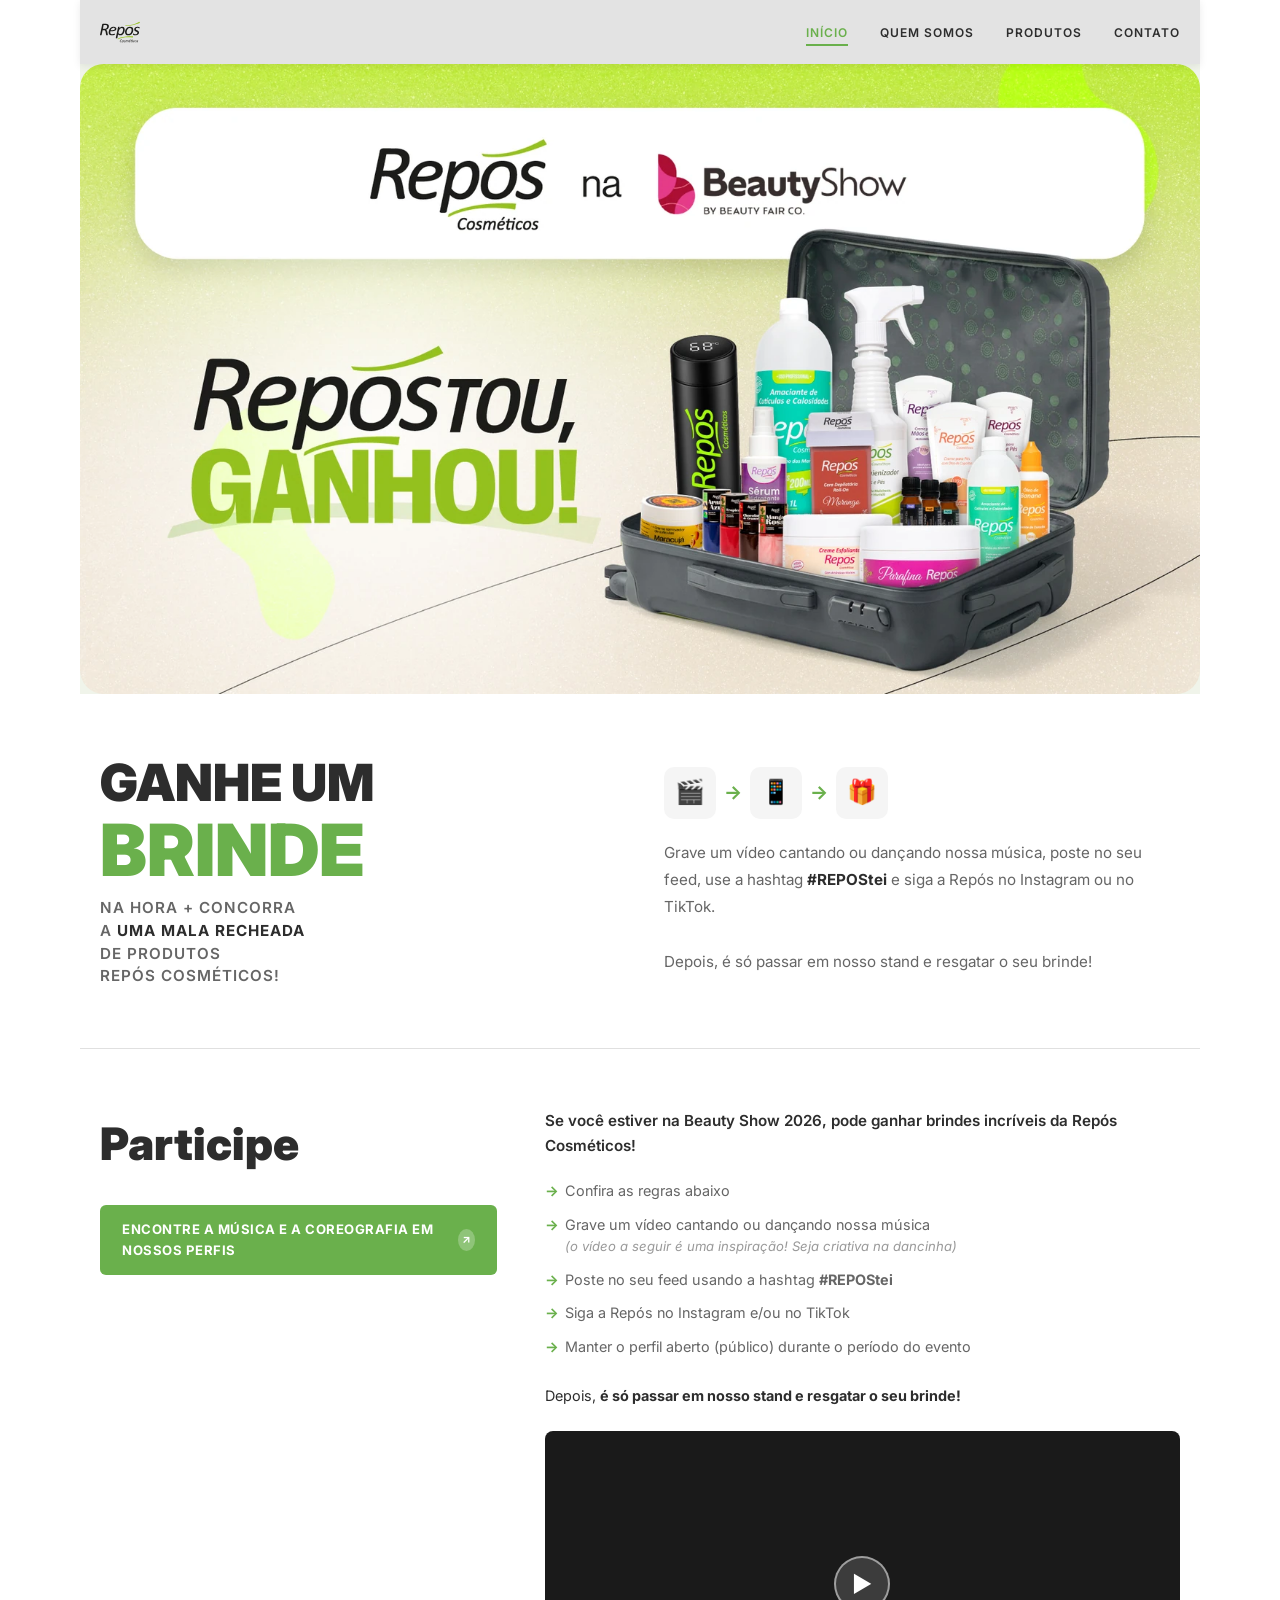
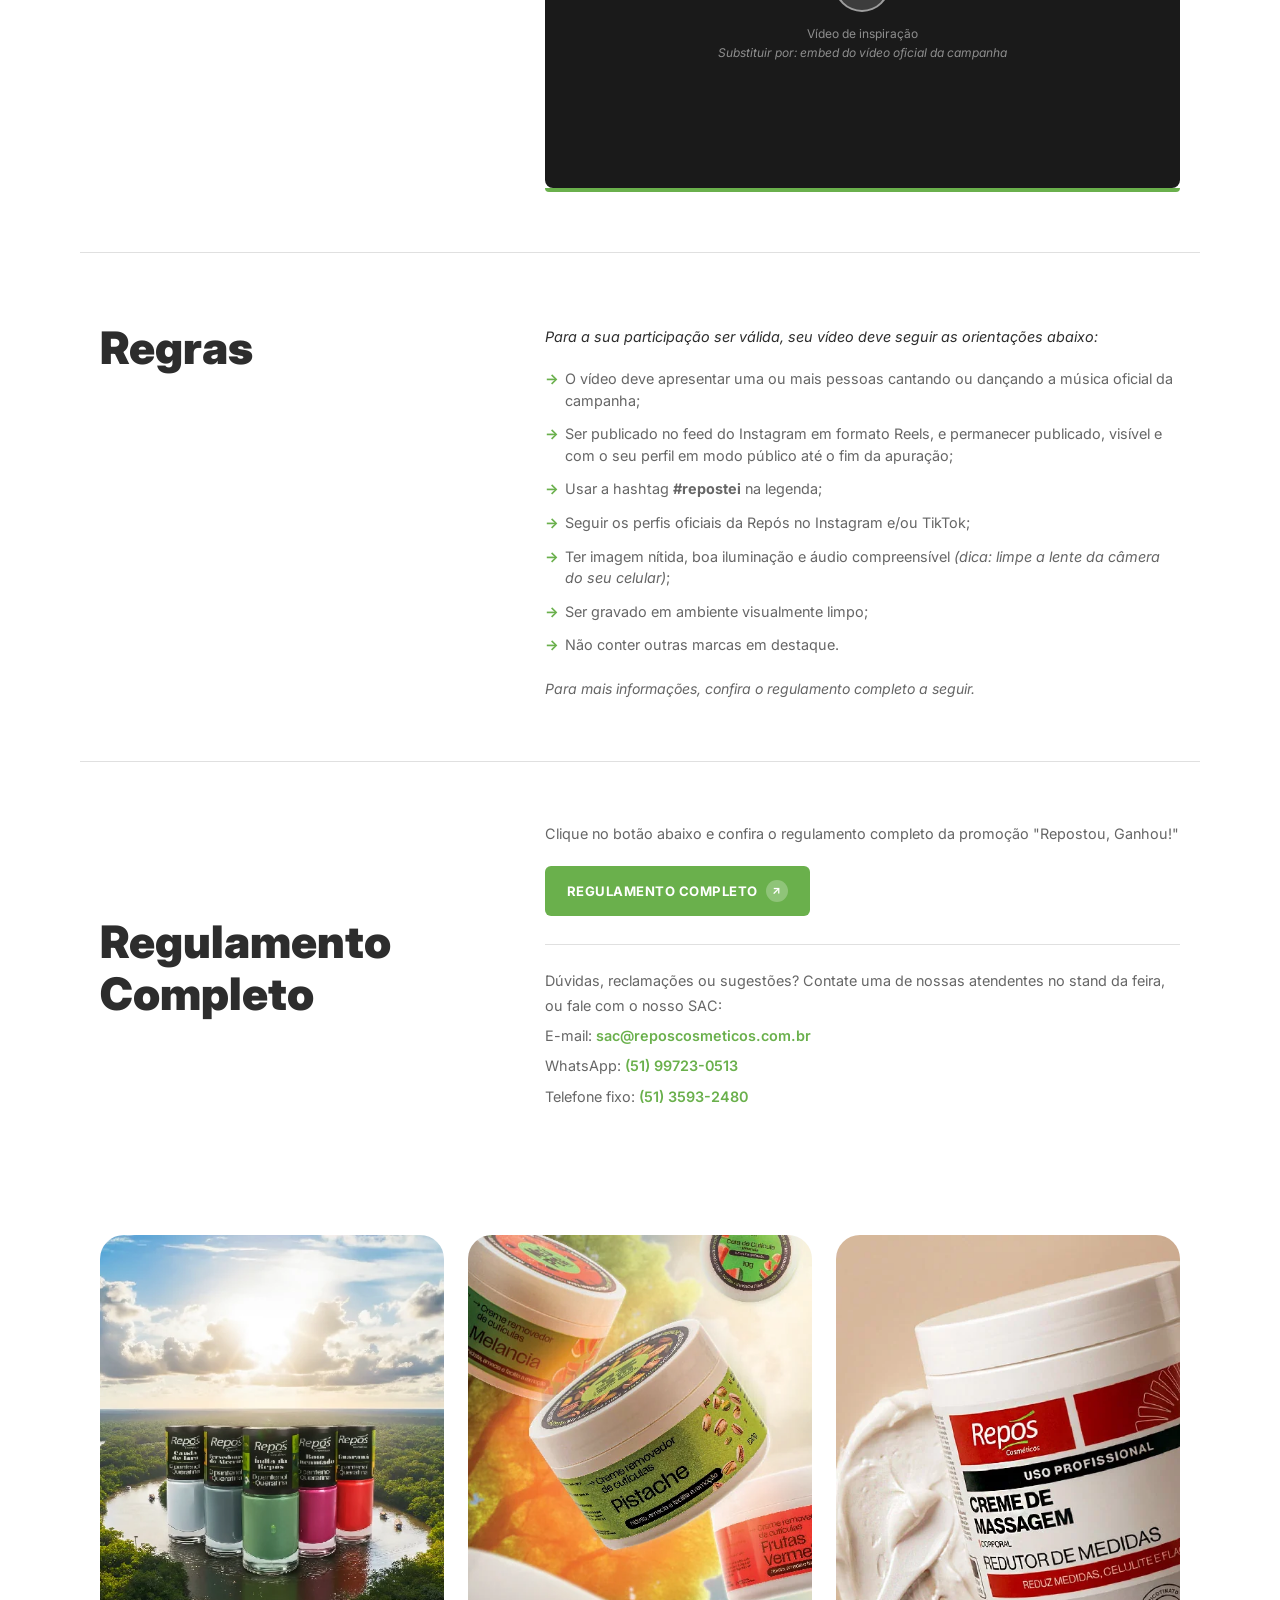
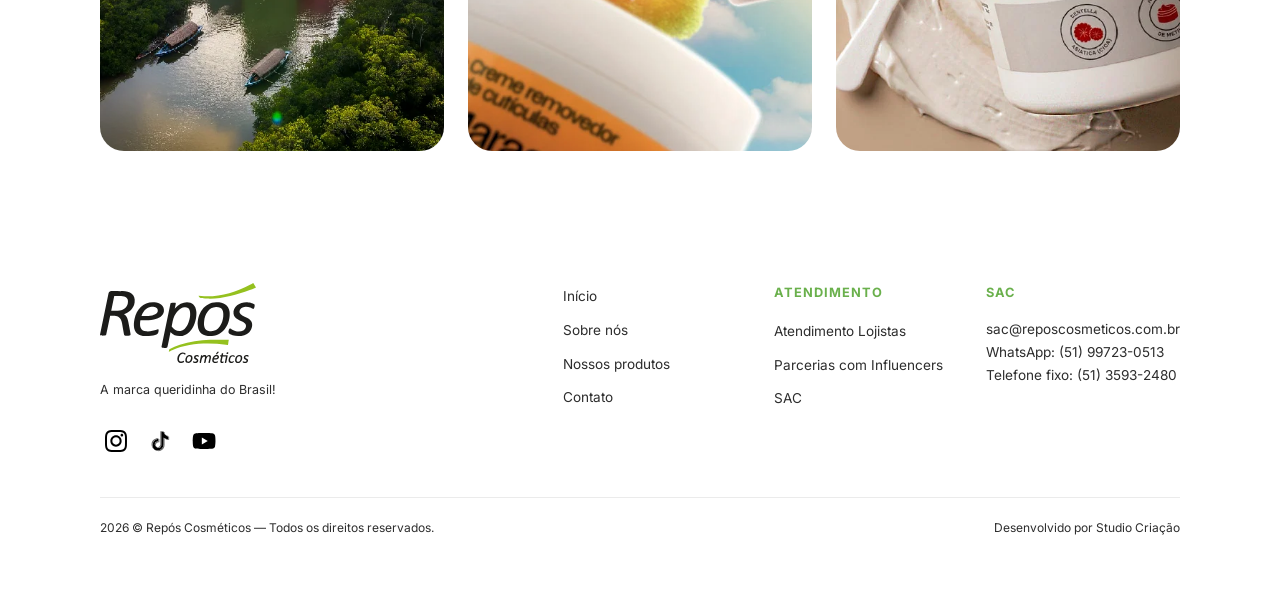
==== index.html @ 60ac812d "Rename index" ====
<!DOCTYPE html>
<html lang="pt-BR">
<head>
  <meta charset="UTF-8" />
  <meta name="viewport" content="width=device-width, initial-scale=1.0" />
  <title>Repostou, Ganhou! — Repós Cosméticos na Beauty Show 2026</title>
  <meta name="description" content="Participe da promoção Repostou, Ganhou! da Repós Cosméticos na Beauty Show 2026 e concorra a uma mala recheada de produtos." />

  <!-- CSS Global (menu + rodapé) -->
  <link rel="stylesheet" href="global - claude.css" />

  <style>
    /* ══════════════════════════════════════════
       CSS ESPECÍFICO DESTA LANDING PAGE
       ══════════════════════════════════════════ */

    /* ─── HERO / BANNER ─── */
    .hero {
      background: #f0f4ea; /* fallback enquanto imagem não carrega */
      min-height: 420px;
      display: flex;
      align-items: center;
      justify-content: center;
      overflow: hidden;
      position: relative;
    }

    .hero img {
      width: 100%;
      height: auto;
      display: block;
      border-radius: 24px;
      object-fit: cover;
    }

    .hero-img-placeholder {
      width: 100%;
      min-height: 420px;
      background: linear-gradient(135deg, #e8f0e0 0%, #d4e8c2 100%);
      display: flex;
      flex-direction: column;
      align-items: center;
      justify-content: center;
      gap: 12px;
      color: #6ab04c;
      font-family: 'Montserrat', sans-serif;
    }

    .hero-img-placeholder p {
      font-size: 0.85rem;
      font-weight: 600;
      letter-spacing: 0.5px;
      text-align: center;
    }

    /* ─── SEÇÃO: GANHE UM BRINDE ─── */
    .sec-brinde {
      padding: 60px 20px;
      background: var(--branco);
    }

    .sec-brinde .container {
      max-width: 1100px;
      margin: 0 auto;
      display: grid;
      grid-template-columns: 1fr 1fr;
      gap: 48px;
      align-items: center;
    }

    /* Coluna esquerda — texto principal */
    .brinde-titulo {
      font-family: var(--fonte-titulo);
      font-weight: 900;
      line-height: 1.1;
      text-transform: uppercase;
    }

    .brinde-titulo .ganhe {
      font-size: clamp(2rem, 5vw, 3.2rem);
      color: var(--cinza-escuro);
      display: block;
    }

    .brinde-titulo .brinde {
      font-size: clamp(2.8rem, 7vw, 4.5rem);
      color: var(--verde);
      display: block;
    }

    .brinde-subtitulo {
      font-family: var(--fonte-titulo);
      font-size: clamp(0.75rem, 2vw, 0.95rem);
      font-weight: 600;
      color: var(--cinza-medio);
      text-transform: uppercase;
      letter-spacing: 1px;
      margin-top: 8px;
      line-height: 1.5;
    }

    .brinde-subtitulo strong {
      color: var(--cinza-escuro);
    }

    /* Coluna direita — ícones + texto */
    .brinde-direita {}

    /* Linha de ícones (câmera → instagram → brinde) */
    .icones-fluxo {
      display: flex;
      align-items: center;
      gap: 8px;
      margin-bottom: 20px;
      flex-wrap: wrap;
    }

    .icone-item {
      width: 52px;
      height: 52px;
      background: var(--cinza-claro);
      border-radius: 10px;
      display: flex;
      align-items: center;
      justify-content: center;
      font-size: 1.5rem;
    }

    .icone-seta {
      font-size: 1.2rem;
      color: var(--verde);
      font-weight: 700;
    }

    .brinde-desc {
      font-size: 0.95rem;
      color: var(--cinza-medio);
      line-height: 1.8;
    }

    .brinde-desc strong {
      color: var(--cinza-escuro);
      font-weight: 700;
    }

    /* ─── DIVISOR ─── */
    .divisor {
      border: none;
      border-top: 1px solid #e0e0e0;
      margin: 0;
    }

    /* ─── SEÇÃO: PARTICIPE ─── */
    .sec-participe {
      padding: 60px 20px;
      background: var(--branco);
    }

    .sec-participe .container {
      max-width: 1100px;
      margin: 0 auto;
      display: grid;
      grid-template-columns: 1fr 1.6fr;
      gap: 48px;
      align-items: start;
    }

    /* Coluna esquerda */
    .participe-esq h2 {
      font-family: var(--fonte-titulo);
      font-weight: 900;
      font-size: clamp(1.8rem, 4vw, 2.8rem);
      color: var(--cinza-escuro);
      margin-bottom: 24px;
    }

    .btn-verde {
      display: inline-flex;
      align-items: center;
      gap: 8px;
      background: var(--verde);
      color: var(--branco);
      font-family: var(--fonte-titulo);
      font-weight: 700;
      font-size: 0.82rem;
      letter-spacing: 0.5px;
      text-transform: uppercase;
      padding: 14px 22px;
      border-radius: 6px;
      transition: background 0.2s, transform 0.15s;
    }

    .btn-verde:hover {
      background: var(--verde-escuro);
      transform: translateY(-1px);
    }

    .btn-verde .btn-icone {
      width: 22px;
      height: 22px;
      background: rgba(255,255,255,0.25);
      border-radius: 50%;
      display: flex;
      align-items: center;
      justify-content: center;
      font-size: 0.7rem;
    }

    /* Coluna direita — instruções */
    .participe-dir p.intro {
      font-size: 0.95rem;
      color: var(--cinza-escuro);
      font-weight: 600;
      margin-bottom: 16px;
    }

    .lista-seta {
      list-style: none;
      margin-bottom: 20px;
    }

    .lista-seta li {
      padding: 6px 0 6px 20px;
      position: relative;
      font-size: 0.9rem;
      color: var(--cinza-medio);
      line-height: 1.5;
    }

    .lista-seta li::before {
      content: '→';
      position: absolute;
      left: 0;
      color: var(--verde);
      font-weight: 700;
    }

    .participe-dir p.conclusao {
      font-size: 0.9rem;
      color: var(--cinza-escuro);
      margin-top: 8px;
    }

    .participe-dir p.conclusao strong {
      font-weight: 700;
    }

    /* Player de vídeo placeholder */
    .video-placeholder {
      margin-top: 24px;
      background: #1a1a1a;
      border-radius: 8px;
      aspect-ratio: 16/9;
      display: flex;
      flex-direction: column;
      align-items: center;
      justify-content: center;
      gap: 12px;
      cursor: pointer;
      position: relative;
      overflow: hidden;
    }

    .video-placeholder .play-btn {
      width: 56px;
      height: 56px;
      background: rgba(255,255,255,0.15);
      border: 2px solid rgba(255,255,255,0.5);
      border-radius: 50%;
      display: flex;
      align-items: center;
      justify-content: center;
      font-size: 1.4rem;
      color: var(--branco);
      transition: background 0.2s;
    }

    .video-placeholder:hover .play-btn {
      background: rgba(106,176,76,0.5);
      border-color: var(--verde);
    }

    .video-placeholder p {
      color: rgba(255,255,255,0.5);
      font-size: 0.75rem;
      text-align: center;
    }

    /* Barra verde embaixo do vídeo */
    .video-barra {
      height: 4px;
      background: var(--verde);
      border-radius: 0 0 8px 8px;
    }

    /* ─── SEÇÃO: REGRAS ─── */
    .sec-regras {
      padding: 60px 20px;
      background: var(--branco);
    }

    .sec-regras .container {
      max-width: 1100px;
      margin: 0 auto;
      display: grid;
      grid-template-columns: 1fr 1.6fr;
      gap: 48px;
      align-items: start;
    }

    .sec-regras h2 {
      font-family: var(--fonte-titulo);
      font-weight: 900;
      font-size: clamp(1.8rem, 4vw, 2.8rem);
      color: var(--cinza-escuro);
    }

    .regras-dir .lista-seta {
      margin-bottom: 16px;
    }

    .regras-dir p {
      font-size: 0.88rem;
      color: var(--cinza-medio);
      margin-top: 12px;
      font-style: italic;
    }

    /* ─── SEÇÃO: REGULAMENTO COMPLETO ─── */
    .sec-regulamento {
      padding: 60px 20px;
      background: var(--branco);
    }

    .sec-regulamento .container {
      max-width: 1100px;
      margin: 0 auto;
      display: grid;
      grid-template-columns: 1fr 1.6fr;
      gap: 48px;
      align-items: center;
    }

    .sec-regulamento h2 {
      font-family: var(--fonte-titulo);
      font-weight: 900;
      font-size: clamp(1.8rem, 4vw, 2.8rem);
      color: var(--cinza-escuro);
      line-height: 1.15;
    }

    .regulamento-dir p {
      font-size: 0.9rem;
      color: var(--cinza-medio);
      margin-bottom: 20px;
      line-height: 1.7;
    }

    .regulamento-dir .contato-box {
      margin-top: 28px;
      padding-top: 24px;
      border-top: 1px solid #e0e0e0;
    }

    .regulamento-dir .contato-box p {
      margin-bottom: 6px;
    }

    .regulamento-dir .contato-box a {
      color: var(--verde);
      font-weight: 600;
    }

    /* ─── GALERIA DE FOTOS ─── */
    .sec-galeria {
      width: 100%;
      padding: 60px 20px;
      margin: 0 auto;
      max-width: 1440px;
      display: grid;
      grid-template-columns: repeat(3, minmax(0, 1fr));
      gap: 24px;
      align-items: stretch;
    }

    .galeria-item {
      width: 100%;
      aspect-ratio: 2 / 3;
      overflow: hidden;
      border-radius: 24px;
      background: #f6f6f6;
    }

    .sec-galeria img {
      width: 100%;
      height: 100%;
      object-fit: cover;
      display: block;
    }

    .galeria-item:nth-child(2) {
      background: linear-gradient(135deg, #c8ddb5, #9ac87a);
    }

    .galeria-item:nth-child(3) {
      background: linear-gradient(135deg, #bdd4a8, #8bbe65);
    }


    /* ════════════════════════════════
       RESPONSIVO — LANDING PAGE
       ════════════════════════════════ */
    @media (max-width: 768px) {
      /* Hero menor no mobile */
      .hero-img-placeholder {
        min-height: 260px;
      }

      /* Brinde: empilha */
      .sec-brinde .container {
        grid-template-columns: 1fr;
        gap: 28px;
        text-align: center;
      }

      .icones-fluxo {
        justify-content: center;
      }

      /* Participe: empilha */
      .sec-participe .container {
        grid-template-columns: 1fr;
        gap: 28px;
      }

      .participe-esq {
        text-align: center;
      }

      .participe-esq .btn-verde {
        width: 100%;
        justify-content: center;
      }

      /* Regras: empilha */
      .sec-regras .container {
        grid-template-columns: 1fr;
        gap: 24px;
      }

      /* Regulamento: empilha */
      .sec-regulamento .container {
        grid-template-columns: 1fr;
        gap: 24px;
      }

      /* Galeria: linha contínua com rolagem horizontal */
      .sec-galeria {
        display: flex;
        flex-wrap: nowrap;
        overflow-x: auto;
        padding-bottom: 12px;
        margin: 0 -20px;
        gap: 16px;
      }

      .galeria-item {
        flex: 0 0 180px;
        width: 180px;
        max-width: 180px;
        min-width: 180px;
        max-height: none;
      }
    }

    @media (max-width: 480px) {
      .sec-brinde,
      .sec-participe,
      .sec-regras,
      .sec-regulamento,
      .sec-galeria {
        padding: 44px 16px;
      }

      .sec-galeria {
        display: flex;
        flex-wrap: nowrap;
        overflow-x: auto;
        padding-bottom: 12px;
        margin: 0 -16px;
        gap: 14px;
      }

      .galeria-item {
        flex: 0 0 150px;
        width: 150px;
        max-width: 150px;
        min-width: 150px;
        max-height: none;
      }
    }
  </style>
</head>
<body>

  <!-- ══════════════════════════════════════════
       MENU — (definido em global.css)
       ══════════════════════════════════════════ -->
  <nav class="site-nav" id="site-nav">
    <div class="nav-container">

      <!-- Logo -->
      <a href="https://reposcosmeticos.com.br/" class="nav-logo">
      <img src="assets/logo repós_cinza.svg" alt="Repós Cosméticos" />
      </a>

      <!-- Hamburguer (mobile) -->
      <button class="nav-toggle" id="nav-toggle" aria-label="Abrir menu">
        <span></span>
        <span></span>
        <span></span>
      </button>

      <!-- Links -->
      <ul class="nav-links" id="nav-links">
        <li><a href="https://reposcosmeticos.com.br/" class="ativo">Início</a></li>
        <li><a href="https://reposcosmeticos.com.br/Sobre-Nos">Quem Somos</a></li>
        <li><a href="https://reposcosmeticos.com.br/Conheca-nossos-produtos">Produtos</a></li>
        <li><a href="https://reposcosmeticos.com.br/contato">Contato</a></li>
      </ul>

    </div>
  </nav>


  <!-- ══════════════════════════════════════════
       HERO / BANNER PRINCIPAL
       ══════════════════════════════════════════ -->
  <section class="hero">
    <img src="assets\header-landing-respostou.webp" alt="Repostou, Ganhou! — Repós Cosméticos na Beauty Show 2026" />
  </section>


  <!-- ══════════════════════════════════════════
       GANHE UM BRINDE
       ══════════════════════════════════════════ -->
  <section class="sec-brinde">
    <div class="container">

      <!-- Esquerda: título -->
      <div class="brinde-esq">
        <p class="brinde-titulo">
          <span class="ganhe">Ganhe um</span>
          <span class="brinde">brinde</span>
        </p>
        <p class="brinde-subtitulo">
          Na hora + concorra<br>
          a <strong>uma mala recheada</strong><br>
          de produtos<br>
          Repós Cosméticos!
        </p>
      </div>

      <!-- Direita: fluxo de ícones + descrição -->
      <div class="brinde-direita">
        <div class="icones-fluxo">
          <div class="icone-item" title="Grave um vídeo">🎬</div>
          <span class="icone-seta">→</span>
          <div class="icone-item" title="Poste no Instagram">📱</div>
          <span class="icone-seta">→</span>
          <div class="icone-item" title="Ganhe um brinde">🎁</div>
        </div>
        <p class="brinde-desc">
          Grave um vídeo cantando ou dançando nossa música, poste no seu feed,
          use a hashtag <strong>#REPOStei</strong> e siga a Repós no Instagram ou no TikTok.<br><br>
          Depois, é só passar em nosso stand e resgatar o seu brinde!
        </p>
      </div>

    </div>
  </section>

  <hr class="divisor" />


  <!-- ══════════════════════════════════════════
       PARTICIPE
       ══════════════════════════════════════════ -->
  <section class="sec-participe" id="participe">
    <div class="container">

      <!-- Esquerda -->
      <div class="participe-esq">
        <h2>Participe</h2>
        <a href="#" class="btn-verde">
          Encontre a música e a coreografia em nossos perfis
          <span class="btn-icone">↗</span>
        </a>
      </div>

      <!-- Direita -->
      <div class="participe-dir">
        <p class="intro">Se você estiver na Beauty Show 2026, pode ganhar brindes incríveis da Repós Cosméticos!</p>

        <ul class="lista-seta">
          <li>Confira as regras abaixo</li>
          <li>Grave um vídeo cantando ou dançando nossa música<br><em style="font-size:0.82rem; color:#999;">(o vídeo a seguir é uma inspiração! Seja criativa na dancinha)</em></li>
          <li>Poste no seu feed usando a hashtag <strong>#REPOStei</strong></li>
          <li>Siga a Repós no Instagram e/ou no TikTok</li>
          <li>Manter o perfil aberto (público) durante o período do evento</li>
        </ul>

        <p class="conclusao">Depois, <strong>é só passar em nosso stand e resgatar o seu brinde!</strong></p>

        <!-- Vídeo placeholder -->
        <div class="video-placeholder" role="button" aria-label="Assistir vídeo de inspiração">
          <div class="play-btn">▶</div>
          <p>Vídeo de inspiração<br><em>Substituir por: embed do vídeo oficial da campanha</em></p>
        </div>
        <div class="video-barra"></div>
      </div>

    </div>
  </section>

  <hr class="divisor" />


  <!-- ══════════════════════════════════════════
       REGRAS
       ══════════════════════════════════════════ -->
  <section class="sec-regras" id="regras">
    <div class="container">

      <h2>Regras</h2>

      <div class="regras-dir">
        <p style="font-size:0.9rem; color:var(--cinza-escuro); margin-bottom:14px;">
          Para a sua participação ser válida, seu vídeo deve seguir as orientações abaixo:
        </p>

        <ul class="lista-seta">
          <li>O vídeo deve apresentar uma ou mais pessoas cantando ou dançando a música oficial da campanha;</li>
          <li>Ser publicado no feed do Instagram em formato Reels, e permanecer publicado, visível e com o seu perfil em modo público até o fim da apuração;</li>
          <li>Usar a hashtag <strong>#repostei</strong> na legenda;</li>
          <li>Seguir os perfis oficiais da Repós no Instagram e/ou TikTok;</li>
          <li>Ter imagem nítida, boa iluminação e áudio compreensível <em>(dica: limpe a lente da câmera do seu celular)</em>;</li>
          <li>Ser gravado em ambiente visualmente limpo;</li>
          <li>Não conter outras marcas em destaque.</li>
        </ul>

        <p>Para mais informações, confira o regulamento completo a seguir.</p>
      </div>

    </div>
  </section>

  <hr class="divisor" />


  <!-- ══════════════════════════════════════════
       REGULAMENTO COMPLETO
       ══════════════════════════════════════════ -->
  <section class="sec-regulamento" id="regulamento">
    <div class="container">

      <h2>Regulamento<br>Completo</h2>

      <div class="regulamento-dir">
        <p>Clique no botão abaixo e confira o regulamento completo da promoção "Repostou, Ganhou!"</p>

        <a href="#" class="btn-verde">
          Regulamento completo
          <span class="btn-icone">↗</span>
        </a>

        <!-- Contato / Dúvidas -->
        <div class="contato-box">
          <p>Dúvidas, reclamações ou sugestões? Contate uma de nossas atendentes no stand da feira, ou fale com o nosso SAC:</p>
          <p>E-mail: <a href="mailto:sac@reposcosmeticos.com.br">sac@reposcosmeticos.com.br</a></p>
          <p>WhatsApp: <a href="https://wa.me/5551997230513">(51) 99723-0513</a></p>
          <p>Telefone fixo: <a href="tel:+555135932480">(51) 3593-2480</a></p>
        </div>
      </div>

    </div>
  </section>


  <!-- ══════════════════════════════════════════
       GALERIA DE FOTOS (3 imagens)
       ══════════════════════════════════════════ -->
  <div class="sec-galeria" aria-label="Galeria de produtos Repós">
    <div class="galeria-item">
      <img src="assets\nova foto promocional linha norte.webp" alt="Esmaltes Linha Norte">
    </div>
    <div class="galeria-item">
      <img src="assets\Meu Pomar.webp" alt="Linha Meu Pomar">
    </div>
    <div class="galeria-item">
      <img src="assets\Redutor de Medidas.webp" alt="Linha de Massagem">
    </div>
  </div>


  <!-- ══════════════════════════════════════════
       RODAPÉ — (definido em global.css)
       ══════════════════════════════════════════ -->
  <footer class="site-footer">
    <div class="footer-container">

      <div class="footer-grid">

        <!-- Coluna 1: Marca -->
        <div class="footer-col footer-brand">
          <img src="assets\logo repós_cinza.svg" alt="Repós Cosméticos" style="height:80px; margin-bottom:4px;" />
          <p class="slogan">A marca queridinha do Brasil!</p>
          <div class="footer-social">
            <a href="https://www.instagram.com/reposcosmeticosoficial" title="Instagram"><img src="assets\ig.svg"></a>
            <a href="https://www.tiktok.com/@reposcosmeticos" title="TikTok"><img src="assets\ttk.svg"></a>
            <a href="https://www.youtube.com/@ReposCosmeticos" title="YouTube"><img src="assets\yt.svg"></a>
          </div>
        </div>

        <!-- Coluna 2: Navegação -->
        <div class="footer-col">
          <ul>
            <li><a href="https://reposcosmeticos.com.br/">Início</a></li>
            <li><a href="https://reposcosmeticos.com.br/Sobre-Nos">Sobre nós</a></li>
            <li><a href="https://reposcosmeticos.com.br/Conheca-nossos-produtos">Nossos produtos</a></li>
            <li><a href="https://reposcosmeticos.com.br/contato">Contato</a></li>
          </ul>
        </div>

        <!-- Coluna 3: Atendimento -->
        <div class="footer-col">
          <h4>Atendimento</h4>
          <ul>
            <li><a href="https://wa.me/5551998109144">Atendimento Lojistas</a></li>
            <li><a href="https://forms.gle/RsEqaRWvct9JYiVw8">Parcerias com Influencers</a></li>
            <li><a href="https://wa.me/5551997230513">SAC</a></li>
          </ul>
        </div>

        <!-- Coluna 4: Canais -->
        <div class="footer-col">
          <h4>SAC</h4>
          <p>
            <a href="mailto:sac@reposcosmeticos.com.br">sac@reposcosmeticos.com.br</a><br>
            WhatsApp: <a href="https://wa.me/5551997230513">(51) 99723-0513</a><br>
            Telefone fixo: <a href="tel:+555135932480">(51) 3593-2480</a>
          </p>
        </div>

      </div>

      <!-- Linha inferior -->
      <div class="footer-bottom">
        <p>2026 © Repós Cosméticos — Todos os direitos reservados.</p>
        <a>Desenvolvido por Studio Criação</a>
      </div>

    </div>
  </footer>


  <!-- ══════════════════════════════════════════
       JAVASCRIPT — Menu hamburguer + scroll suave
       ══════════════════════════════════════════ -->
  <script>
    // Menu hamburguer
    const navToggle = document.getElementById('nav-toggle');
    const siteNav   = document.getElementById('site-nav');

    navToggle.addEventListener('click', () => {
      siteNav.classList.toggle('aberto');
      const expandido = siteNav.classList.contains('aberto');
      navToggle.setAttribute('aria-expanded', expandido);
    });

    // Fecha o menu ao clicar em um link (mobile)
    document.querySelectorAll('.nav-links a').forEach(link => {
      link.addEventListener('click', () => {
        siteNav.classList.remove('aberto');
      });
    });

    // Fecha o menu ao clicar fora
    document.addEventListener('click', (e) => {
      if (!siteNav.contains(e.target)) {
        siteNav.classList.remove('aberto');
      }
    });
  </script>

</body>
</html>
---- global - claude.css ----
/* =============================================
   REPÓS COSMÉTICOS — CSS GLOBAL
   Menu + Rodapé reutilizáveis em todas as páginas
   ============================================= */

@import url('https://fonts.googleapis.com/css2?family=Inter:wght@400;500;600;700;800;900&display=swap');

/* ─── RESET & BASE ─── */
*, *::before, *::after {
  box-sizing: border-box;
  margin: 0;
  padding: 0;
}

:root {
  --verde:       #6ab04c;
  --verde-escuro:#4e8a37;
  --cinza-escuro:#2d2d2d;
  --cinza-nav:   #3a3a3a;
  --cinza-medio: #666;
  --cinza-claro: #f5f5f5;
  --branco:      #ffffff;
  --fonte-titulo: 'Inter', sans-serif;
  --fonte-corpo:  'Inter', sans-serif;
}

html { scroll-behavior: smooth; }

body {
  max-width: 1440px;
  margin: 0 auto;
  padding: 0 80px;
  font-family: var(--fonte-corpo);
  color: var(--cinza-escuro);
  background: var(--branco);
  line-height: 1.6;
  min-height: 100vh;
}

img { max-width: 100%; display: block; }

a { text-decoration: none; color: inherit; }

/* ══════════════════════════════════════════
   MENU / NAVEGAÇÃO GLOBAL
   ══════════════════════════════════════════ */
.site-nav {
  background: #e3e3e3;
  position: sticky;
  top: 0;
  z-index: 1000;
  width: 100%;
  box-shadow: 0 2px 8px rgba(0,0,0,0.08);
}

.nav-container {
  max-width: 1200px;
  margin: 0 auto;
  padding: 0 20px;
  display: flex;
  align-items: center;
  justify-content: space-between;
  height: 64px;
}

/* Logo */
.nav-logo img {
  height: 40px;
  width: 40px;
}

/* Placeholder do logo quando não há imagem */
.nav-logo .logo-placeholder {
  height: 40px;
  display: flex;
  align-items: center;
  font-family: var(--fonte-titulo);
  font-weight: 900;
  font-size: 1.3rem;
  color: var(--branco);
  letter-spacing: -0.5px;
}

.nav-logo .logo-placeholder span {
  color: var(--verde);
}

/* Links do menu */
.nav-links {
  display: flex;
  list-style: none;
  gap: 32px;
}

.nav-links a {
  color: var(--cinza-escuro);
  font-family: var(--fonte-titulo);
  font-size: 0.75rem;
  font-weight: 600;
  letter-spacing: 1px;
  text-transform: uppercase;
  padding: 4px 0;
  border-bottom: 2px solid transparent;
  transition: color 0.2s, border-color 0.2s;
}

.nav-links a:hover,
.nav-links a.ativo {
  color: var(--verde);
  border-bottom-color: var(--verde);
}

/* Hamburguer (mobile) */
.nav-toggle {
  display: none;
  flex-direction: column;
  gap: 5px;
  background: none;
  border: none;
  cursor: pointer;
  padding: 4px;
}

.nav-toggle span {
  display: block;
  width: 24px;
  height: 2px;
  background: var(--cinza-escuro);
  border-radius: 2px;
  transition: transform 0.3s, opacity 0.3s;
}

/* Menu aberto (mobile) */
.site-nav.aberto .nav-links {
  display: flex;
}

.site-nav.aberto .nav-toggle span:nth-child(1) {
  transform: translateY(7px) rotate(45deg);
}
.site-nav.aberto .nav-toggle span:nth-child(2) {
  opacity: 0;
}
.site-nav.aberto .nav-toggle span:nth-child(3) {
  transform: translateY(-7px) rotate(-45deg);
}

/* ══════════════════════════════════════════
   RODAPÉ GLOBAL
   ══════════════════════════════════════════ */
.site-footer {
  background: var(--branco);
  color: var(--cinza-escuro);
  padding: 48px 20px 24px;
  font-family: var(--fonte-corpo);
  margin-top: 24px;
  margin-bottom: 28px;
}

.footer-container {
  max-width: 1200px;
  margin: 0 auto;
}

/* Grid de colunas */
.footer-grid {
  display: grid;
  grid-template-columns: 2.4fr 1fr 1fr 1fr;
  gap: 32px;
  margin-bottom: 40px;
}

.footer-col h4 {
  font-family: var(--fonte-titulo);
  font-size: 0.8rem;
  font-weight: 700;
  letter-spacing: 1px;
  text-transform: uppercase;
  color: var(--verde);
  margin-bottom: 14px;
}

.footer-col ul {
  list-style: none;
}

.footer-col ul li {
  margin-bottom: 8px;
}

.footer-col ul li a {
  color: var(--cinza-escuro);
  font-size: 0.85rem;
  transition: color 0.2s;
}

.footer-col ul li a:hover {
  color: var(--verde);
}

.footer-col p {
  color: var(--cinza-escuro);
  font-size: 0.85rem;
  line-height: 1.7;
}

.footer-col p a {
  color: var(--cinza-escuro);
  transition: color 0.2s;
}

.footer-col p a:hover {
  color: var(--verde);
}

/* Logo e slogan no rodapé */
.footer-brand .logo-placeholder {
  font-family: var(--fonte-titulo);
  font-weight: 900;
  font-size: 1.4rem;
  color: var(--cinza-escuro);
  margin-bottom: 6px;
}

.footer-brand .logo-placeholder span {
  color: var(--verde);
}

.footer-brand .slogan {
  font-size: 0.78rem;
  color: var(--cinza-escuro);
  margin-top: 16px;
}

/* Redes sociais */
.footer-social {
  width: 60x;
  display: flex;
  gap: 12px;
  margin-top: 24px;
}

.footer-social a {
  width: 32px;
  height: 32px;
  display: flex;
  align-items: center;
  justify-content: center;
  transition: background 0.2s, border-color 0.2s;
}

.footer-social a:hover {
  background: rgba(106,176,76,0.12);
  border-color: var(--verde);
}

/* Linha divisória */
.footer-bottom {
  border-top: 1px solid rgba(0,0,0,0.08);
  padding-top: 20px;
  display: flex;
  align-items: center;
  justify-content: space-between;
  flex-wrap: wrap;
  gap: 8px;
}

.footer-bottom p {
  font-size: 0.75rem;
  color: var(--cinza-escuro);
}

.footer-bottom a {
  font-size: 0.75rem;
  color: var(--cinza-escuro);
  transition: color 0.2s;
}

.footer-bottom a:hover {
  color: var(--verde);
}

/* ══════════════════════════════════════════
   RESPONSIVO — MENU E RODAPÉ
   ══════════════════════════════════════════ */
@media (max-width: 840px) {
  body {
    padding: 0 12px;
  }

  /* Menu hamburguer */
  .nav-toggle {
    display: flex;
  }

  .nav-links {
    display: none;
    position: absolute;
    top: 64px;
    left: 0;
    right: 0;
    background: #e3e3e3;
    flex-direction: column;
    gap: 0;
    padding: 8px 0 16px;
    box-shadow: 0 4px 12px rgba(0,0,0,0.12);
  }

  .nav-links li a {
    display: block;
    padding: 12px 24px;
    border-bottom: none;
    font-size: 0.85rem;
  }

  /* Rodapé compacto em duas colunas por linha */
  .footer-grid {
    grid-template-columns: repeat(2, minmax(0, 1fr));
    gap: 60px 16px;
  }

  .footer-col {
    font-size: 0.8rem;
  }

  .footer-social {
    margin-top: 16px;
    gap: 8px;
  }
}

@media (max-width: 480px) {
  body {
    padding: 0 12px;
  }

  .footer-grid {
    grid-template-columns: repeat(2, minmax(0, 1fr));
    gap: 50px 48px;
  }

  .footer-brand img {
    width: 120px;
    height: auto;
  }

  .footer-brand .slogan {
    font-size: 0.65rem;
  }

  .footer-col h4 {
    font-size: 0.8rem;
  }

  .footer-col p, .footer-col ul li a {
    font-size: 0.65rem;
  }

  .footer-social a {
    width: 26px;
    height: 26px;
  }

  .footer-bottom {
    flex-direction: column;
    text-align: center;
  }

  .footer-bottom p, .footer-bottom a {
    font-size: 0.6rem;
  }
}
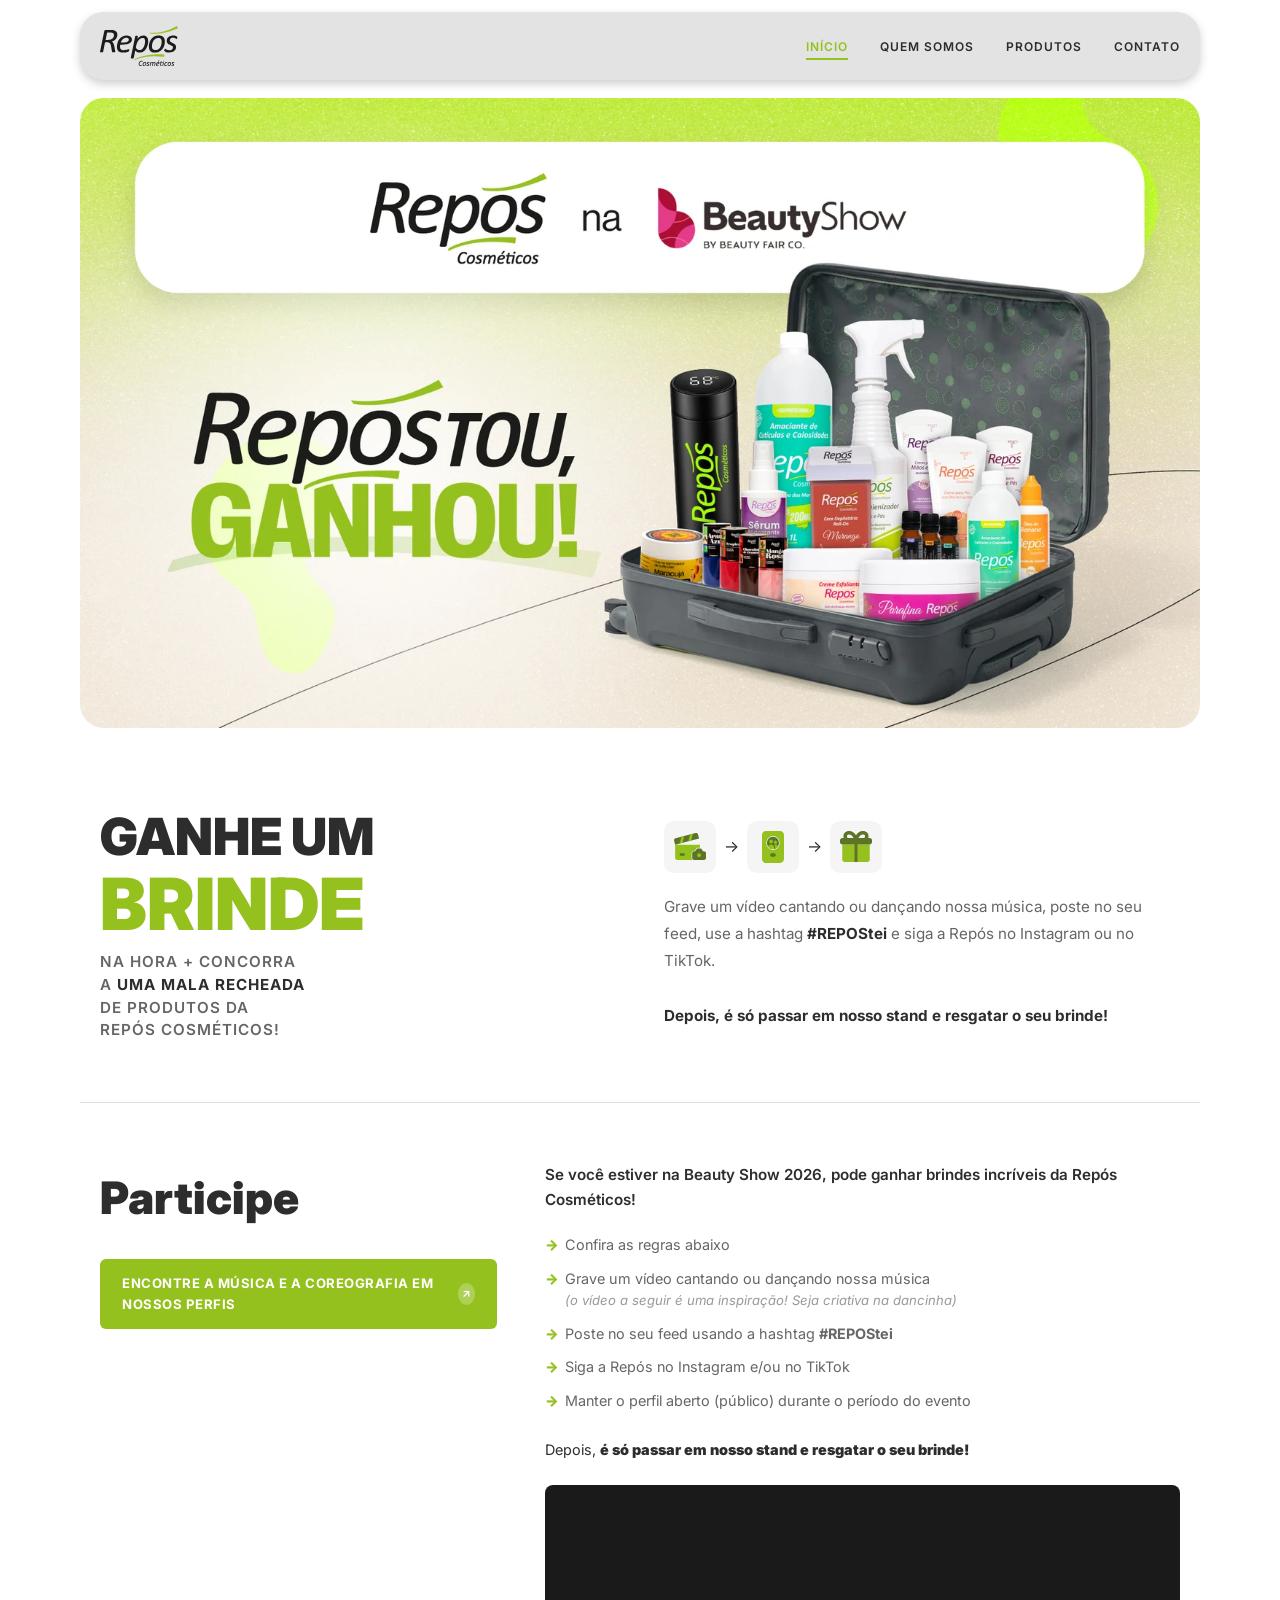
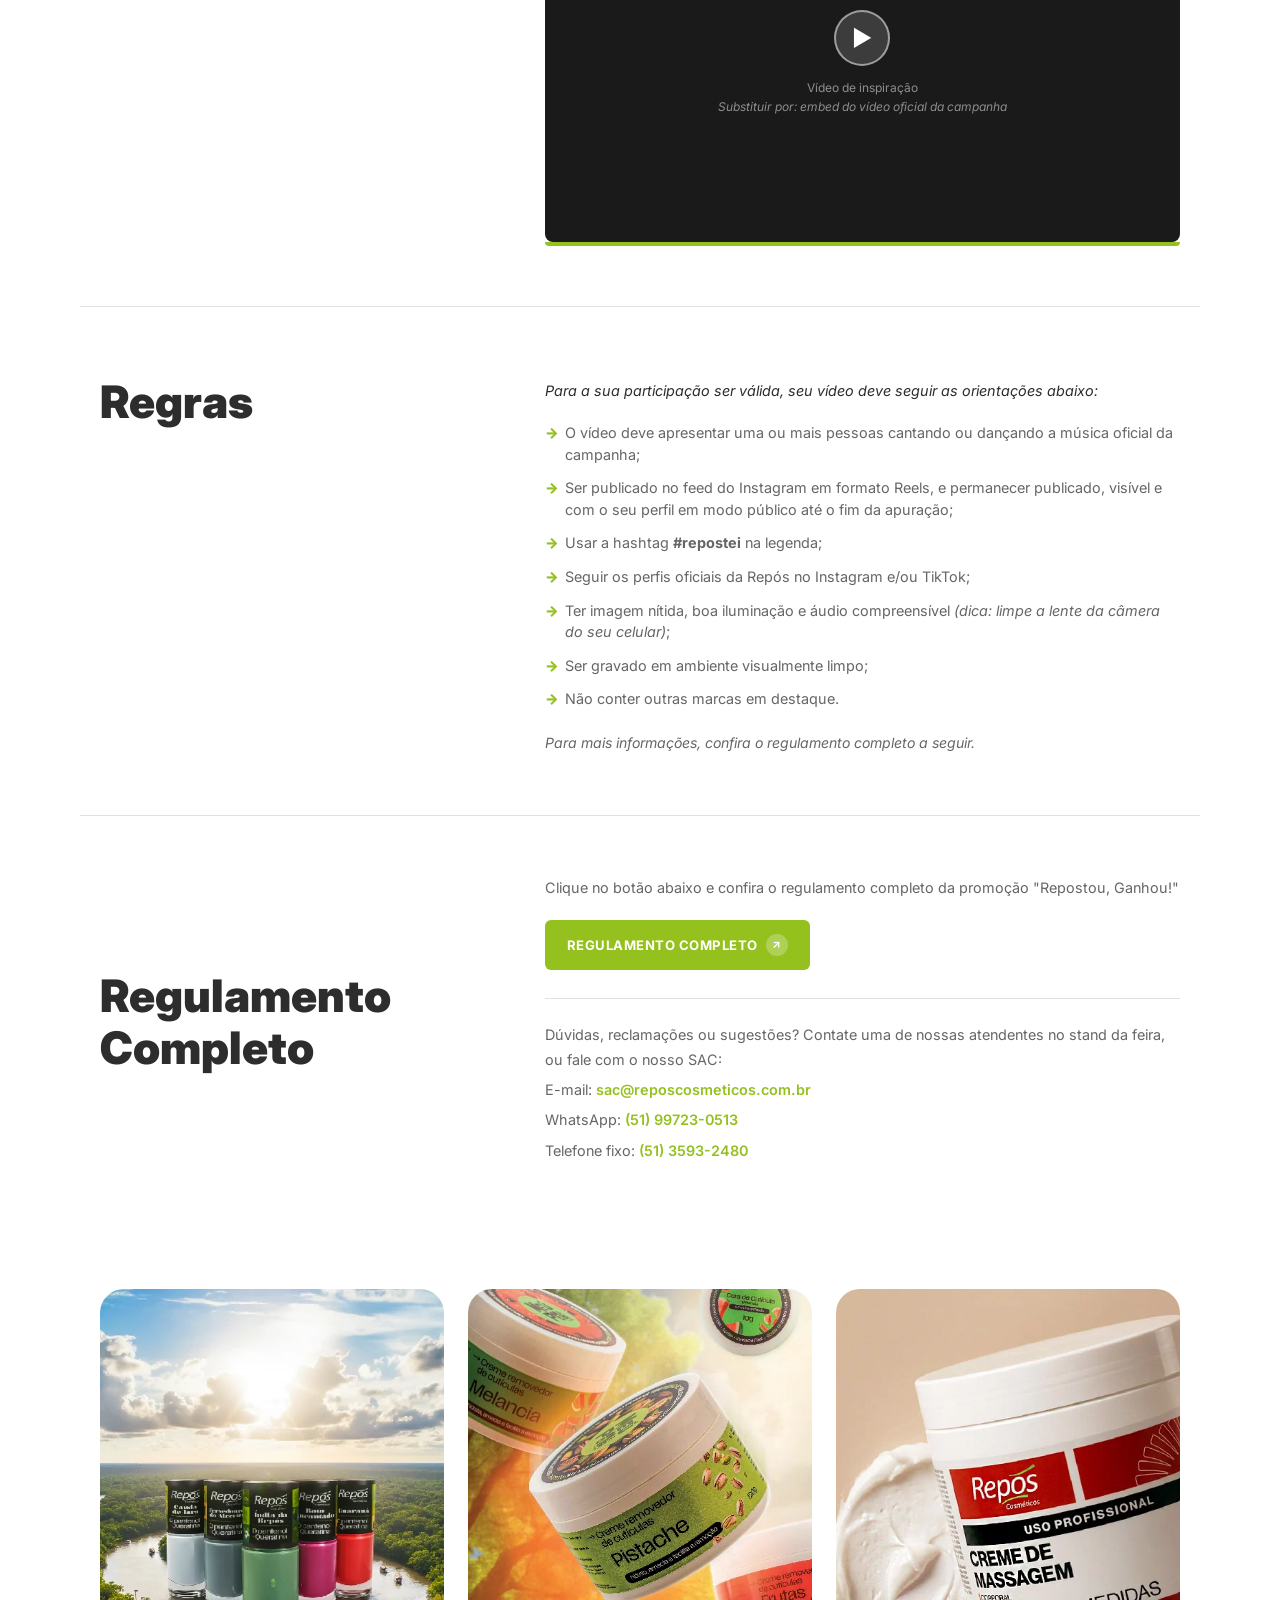
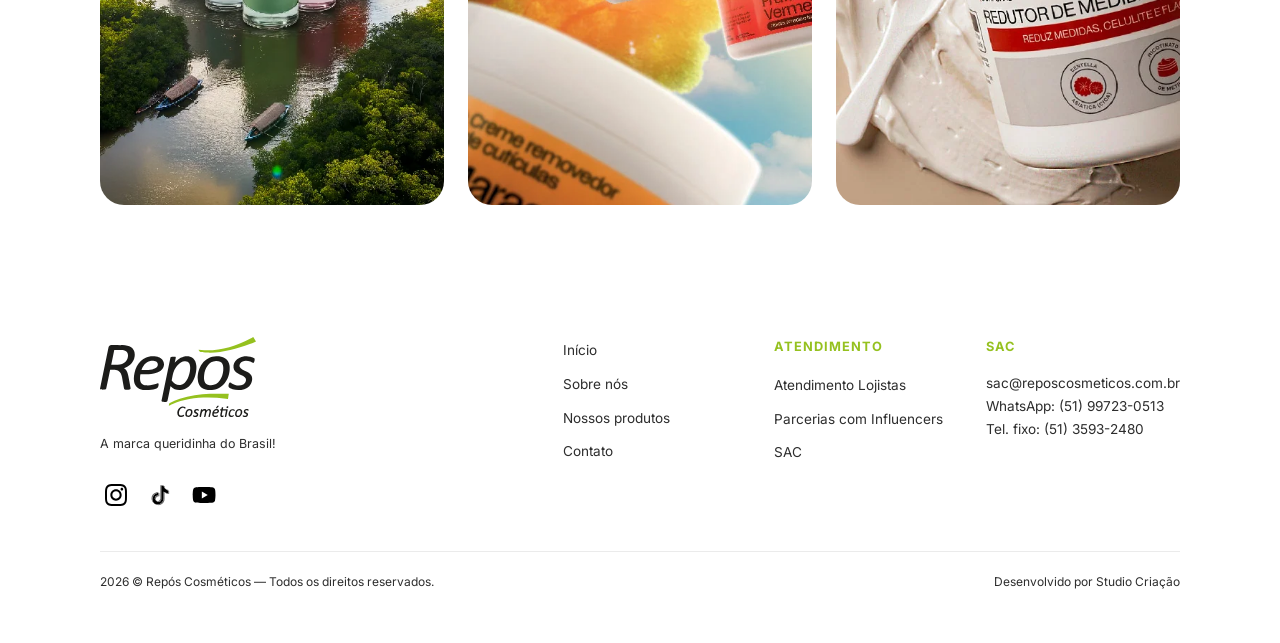
==== commit 5348f74e: "refinamentos" ====
--- a/index.html
+++ b/index.html
@@ -7,7 +7,7 @@
   <meta name="description" content="Participe da promoção Repostou, Ganhou! da Repós Cosméticos na Beauty Show 2026 e concorra a uma mala recheada de produtos." />
 
   <!-- CSS Global (menu + rodapé) -->
-  <link rel="stylesheet" href="global - claude.css" />
+  <link rel="stylesheet" href="global.css" />
 
   <style>
     /* ══════════════════════════════════════════
@@ -16,13 +16,14 @@
 
     /* ─── HERO / BANNER ─── */
     .hero {
-      background: #f0f4ea; /* fallback enquanto imagem não carrega */
       min-height: 420px;
       display: flex;
       align-items: center;
       justify-content: center;
       overflow: hidden;
       position: relative;
+      padding-top: 30px;
+      padding-bottom: 20px;
     }
 
     .hero img {
@@ -31,26 +32,6 @@
       display: block;
       border-radius: 24px;
       object-fit: cover;
-    }
-
-    .hero-img-placeholder {
-      width: 100%;
-      min-height: 420px;
-      background: linear-gradient(135deg, #e8f0e0 0%, #d4e8c2 100%);
-      display: flex;
-      flex-direction: column;
-      align-items: center;
-      justify-content: center;
-      gap: 12px;
-      color: #6ab04c;
-      font-family: 'Montserrat', sans-serif;
-    }
-
-    .hero-img-placeholder p {
-      font-size: 0.85rem;
-      font-weight: 600;
-      letter-spacing: 0.5px;
-      text-align: center;
     }
 
     /* ─── SEÇÃO: GANHE UM BRINDE ─── */
@@ -123,13 +104,21 @@
       display: flex;
       align-items: center;
       justify-content: center;
-      font-size: 1.5rem;
+      overflow: hidden;
+    }
+
+    .icone-item img {
+      width: 32px;
+      height: 32px;
+      object-fit: contain;
+    }
     }
 
     .icone-seta {
+      font-family: var(--fonte-titulo);
       font-size: 1.2rem;
       color: var(--verde);
-      font-weight: 700;
+      font-weight: 900;
     }
 
     .brinde-desc {
@@ -232,7 +221,7 @@
       position: absolute;
       left: 0;
       color: var(--verde);
-      font-weight: 700;
+      font-weight: 900;
     }
 
     .participe-dir p.conclusao {
@@ -242,7 +231,7 @@
     }
 
     .participe-dir p.conclusao strong {
-      font-weight: 700;
+      font-weight: 900;
     }
 
     /* Player de vídeo placeholder */
@@ -398,19 +387,17 @@
       display: block;
     }
 
-    .galeria-item:nth-child(2) {
-      background: linear-gradient(135deg, #c8ddb5, #9ac87a);
-    }
-
-    .galeria-item:nth-child(3) {
-      background: linear-gradient(135deg, #bdd4a8, #8bbe65);
-    }
-
 
     /* ════════════════════════════════
        RESPONSIVO — LANDING PAGE
        ════════════════════════════════ */
     @media (max-width: 768px) {
+      /* Hero: reduz paddings */
+      .hero {
+        padding-top: 16px;
+        padding-bottom: 16px;
+      }
+
       /* Hero menor no mobile */
       .hero-img-placeholder {
         min-height: 260px;
@@ -454,49 +441,51 @@
         gap: 24px;
       }
 
-      /* Galeria: linha contínua com rolagem horizontal */
       .sec-galeria {
-        display: flex;
-        flex-wrap: nowrap;
-        overflow-x: auto;
+        display: grid;
+        grid-template-columns: repeat(3, minmax(0, 1fr));
+        gap: 16px;
+        overflow-x: visible;
+        padding-bottom: 0;
+        margin: 0 auto;
+      }
+
+      .galeria-item {
+        width: 100%;
+        max-width: 100%;
+        min-width: 0;
+      }
+    }
+
+    @media (max-width: 480px) {
+      /* Hero: espaçamento mínimo */
+      .hero {
+        padding-top: 12px;
         padding-bottom: 12px;
-        margin: 0 -20px;
-        gap: 16px;
-      }
-
-      .galeria-item {
-        flex: 0 0 180px;
-        width: 180px;
-        max-width: 180px;
-        min-width: 180px;
-        max-height: none;
-      }
-    }
-
-    @media (max-width: 480px) {
+      }
+
       .sec-brinde,
       .sec-participe,
       .sec-regras,
       .sec-regulamento,
       .sec-galeria {
-        padding: 44px 16px;
+        padding: 32px 16px;
       }
 
       .sec-galeria {
-        display: flex;
-        flex-wrap: nowrap;
-        overflow-x: auto;
-        padding-bottom: 12px;
-        margin: 0 -16px;
-        gap: 14px;
+        display: grid;
+        grid-template-columns: repeat(3, minmax(0, 1fr));
+        gap: 10px;
+        overflow-x: visible;
+        padding-bottom: 0;
+        margin: 0 auto;
       }
 
       .galeria-item {
-        flex: 0 0 150px;
-        width: 150px;
-        max-width: 150px;
-        min-width: 150px;
-        max-height: none;
+        width: 100%;
+        max-width: 100%;
+        min-width: 0;
+        border-radius: 16px;
       }
     }
   </style>
@@ -556,7 +545,7 @@
         <p class="brinde-subtitulo">
           Na hora + concorra<br>
           a <strong>uma mala recheada</strong><br>
-          de produtos<br>
+          de produtos da<br>
           Repós Cosméticos!
         </p>
       </div>
@@ -564,16 +553,16 @@
       <!-- Direita: fluxo de ícones + descrição -->
       <div class="brinde-direita">
         <div class="icones-fluxo">
-          <div class="icone-item" title="Grave um vídeo">🎬</div>
+          <div class="icone-item" title="Grave um vídeo"><img src="assets/icons\icon-1.svg" alt="Grave um vídeo"></div>
           <span class="icone-seta">→</span>
-          <div class="icone-item" title="Poste no Instagram">📱</div>
+          <div class="icone-item" title="Poste no Instagram"><img src="assets/icons\icon-2.svg" alt="Poste no Instagram"></div>
           <span class="icone-seta">→</span>
-          <div class="icone-item" title="Ganhe um brinde">🎁</div>
+          <div class="icone-item" title="Ganhe um brinde"><img src="assets/icons\icon-3.svg" alt="Ganhe um brinde"></div>
         </div>
         <p class="brinde-desc">
           Grave um vídeo cantando ou dançando nossa música, poste no seu feed,
           use a hashtag <strong>#REPOStei</strong> e siga a Repós no Instagram ou no TikTok.<br><br>
-          Depois, é só passar em nosso stand e resgatar o seu brinde!
+          <strong>Depois, é só passar em nosso stand e resgatar o seu brinde!</strong>
         </p>
       </div>
 
@@ -716,9 +705,9 @@
           <img src="assets\logo repós_cinza.svg" alt="Repós Cosméticos" style="height:80px; margin-bottom:4px;" />
           <p class="slogan">A marca queridinha do Brasil!</p>
           <div class="footer-social">
-            <a href="https://www.instagram.com/reposcosmeticosoficial" title="Instagram"><img src="assets\ig.svg"></a>
-            <a href="https://www.tiktok.com/@reposcosmeticos" title="TikTok"><img src="assets\ttk.svg"></a>
-            <a href="https://www.youtube.com/@ReposCosmeticos" title="YouTube"><img src="assets\yt.svg"></a>
+            <a href="https://www.instagram.com/reposcosmeticosoficial" title="Instagram"><img src="assets\icons\ig.svg"></a>
+            <a href="https://www.tiktok.com/@reposcosmeticos" title="TikTok"><img src="assets\icons\ttk.svg"></a>
+            <a href="https://www.youtube.com/@ReposCosmeticos" title="YouTube"><img src="assets\icons\yt.svg"></a>
           </div>
         </div>
 
@@ -748,7 +737,7 @@
           <p>
             <a href="mailto:sac@reposcosmeticos.com.br">sac@reposcosmeticos.com.br</a><br>
             WhatsApp: <a href="https://wa.me/5551997230513">(51) 99723-0513</a><br>
-            Telefone fixo: <a href="tel:+555135932480">(51) 3593-2480</a>
+            Tel. fixo: <a href="tel:+555135932480">(51) 3593-2480</a>
           </p>
         </div>
 
--- a/global.css
+++ b/global.css
@@ -0,0 +1,357 @@
+/* =============================================
+   REPÓS COSMÉTICOS — CSS GLOBAL
+   Menu + Rodapé reutilizáveis em todas as páginas
+   ============================================= */
+
+@import url('https://fonts.googleapis.com/css2?family=Inter:wght@400;500;600;700;800;900&display=swap');
+
+/* ─── RESET & BASE ─── */
+*, *::before, *::after {
+  box-sizing: border-box;
+  margin: 0;
+  padding: 0;
+}
+
+:root {
+  --verde:       #95C11F;
+  --verde-escuro:#009900;
+  --cinza-escuro:#2d2d2d;
+  --cinza-nav:   #3a3a3a;
+  --cinza-medio: #666;
+  --cinza-claro: #f5f5f5;
+  --branco:      #ffffff;
+  --fonte-titulo: 'Inter', sans-serif;
+  --fonte-corpo:  'Inter', sans-serif;
+}
+
+html { scroll-behavior: smooth; }
+
+body {
+  max-width: 1440px;
+  margin: 0 auto;
+  padding: 0 80px;
+  font-family: var(--fonte-corpo);
+  color: var(--cinza-escuro);
+  background: var(--branco);
+  line-height: 1.6;
+  min-height: 100vh;
+}
+
+img { max-width: 100%; display: block; }
+
+a { text-decoration: none; color: inherit; }
+
+/* ══════════════════════════════════════════
+   MENU / NAVEGAÇÃO GLOBAL
+   ══════════════════════════════════════════ */
+.site-nav {
+  background: #e3e3e3;
+  position: sticky;
+  top: 12px;
+  border-radius: 24px;
+  z-index: 1000;
+  width: 100%;
+  box-shadow: 0 4px 10px rgba(0, 0, 0, 0.192);
+}
+
+.nav-container {
+  max-width: 1440px;
+  width: 100%;
+  margin: 0 auto;
+  padding: 0 20px;
+  display: flex;
+  align-items: center;
+  justify-content: space-between;
+  height: 68px;
+}
+
+/* Logo */
+.nav-logo img {
+  height: 40px;
+}
+
+/* Links do menu */
+.nav-links {
+  display: flex;
+  list-style: none;
+  gap: 32px;
+}
+
+.nav-links a {
+  color: var(--cinza-escuro);
+  font-family: var(--fonte-titulo);
+  font-size: 0.75rem;
+  font-weight: 600;
+  letter-spacing: 1px;
+  text-transform: uppercase;
+  padding: 4px 0;
+  border-bottom: 2px solid transparent;
+  transition: color 0.2s, border-color 0.2s;
+}
+
+.nav-links a:hover,
+.nav-links a.ativo {
+  color: var(--verde);
+  border-bottom-color: var(--verde);
+}
+
+/* Hamburguer (mobile) */
+.nav-toggle {
+  display: none;
+  flex-direction: column;
+  gap: 5px;
+  background: none;
+  border: none;
+  cursor: pointer;
+  padding: 4px;
+}
+
+.nav-toggle span {
+  display: block;
+  width: 24px;
+  height: 2px;
+  background: var(--cinza-escuro);
+  border-radius: 4px;
+  transition: transform 0.3s, opacity 0.3s;
+}
+
+/* Menu aberto (mobile) */
+.site-nav.aberto .nav-links {
+  display: flex;
+}
+
+.site-nav.aberto .nav-toggle span:nth-child(1) {
+  transform: translateY(7px) rotate(45deg);
+}
+.site-nav.aberto .nav-toggle span:nth-child(2) {
+  opacity: 0;
+}
+.site-nav.aberto .nav-toggle span:nth-child(3) {
+  transform: translateY(-7px) rotate(-45deg);
+}
+
+/* ══════════════════════════════════════════
+   RODAPÉ GLOBAL
+   ══════════════════════════════════════════ */
+.site-footer {
+  background: var(--branco);
+  color: var(--cinza-escuro);
+  padding: 48px 20px 24px;
+  font-family: var(--fonte-corpo);
+  margin-top: 24px;
+  margin-bottom: 28px;
+}
+
+.footer-container {
+  max-width: 1200px;
+  margin: 0 auto;
+}
+
+/* Grid de colunas */
+.footer-grid {
+  display: grid;
+  grid-template-columns: 2.4fr 1fr 1fr 1fr;
+  gap: 32px;
+  margin-bottom: 40px;
+}
+
+.footer-col h4 {
+  font-family: var(--fonte-titulo);
+  font-size: 0.8rem;
+  font-weight: 700;
+  letter-spacing: 1px;
+  text-transform: uppercase;
+  color: var(--verde);
+  margin-bottom: 14px;
+}
+
+.footer-col ul {
+  list-style: none;
+}
+
+.footer-col ul li {
+  margin-bottom: 8px;
+}
+
+.footer-col ul li a {
+  color: var(--cinza-escuro);
+  font-size: 0.85rem;
+  transition: color 0.2s;
+}
+
+.footer-col ul li a:hover {
+  color: var(--verde);
+}
+
+.footer-col p {
+  color: var(--cinza-escuro);
+  font-size: 0.85rem;
+  line-height: 1.7;
+}
+
+.footer-col p a {
+  color: var(--cinza-escuro);
+  transition: color 0.2s;
+}
+
+.footer-col p a:hover {
+  color: var(--verde);
+}
+
+/* Logo e slogan no rodapé */
+.footer-brand .logo-placeholder {
+  font-family: var(--fonte-titulo);
+  font-weight: 900;
+  font-size: 1.4rem;
+  color: var(--cinza-escuro);
+  margin-bottom: 6px;
+}
+
+.footer-brand .logo-placeholder span {
+  color: var(--verde);
+}
+
+.footer-brand .slogan {
+  font-size: 0.78rem;
+  color: var(--cinza-escuro);
+  margin-top: 16px;
+}
+
+/* Redes sociais */
+.footer-social {
+  width: 60x;
+  display: flex;
+  gap: 12px;
+  margin-top: 24px;
+}
+
+.footer-social a {
+  width: 32px;
+  height: 32px;
+  display: flex;
+  align-items: center;
+  justify-content: center;
+  transition: background 0.2s, border-color 0.2s;
+}
+
+.footer-social a:hover {
+  background: rgba(106,176,76,0.12);
+  border-color: var(--verde);
+}
+
+/* Linha divisória */
+.footer-bottom {
+  border-top: 1px solid rgba(0,0,0,0.08);
+  padding-top: 20px;
+  display: flex;
+  align-items: center;
+  justify-content: space-between;
+  flex-wrap: wrap;
+  gap: 8px;
+}
+
+.footer-bottom p {
+  font-size: 0.75rem;
+  color: var(--cinza-escuro);
+}
+
+.footer-bottom a {
+  font-size: 0.75rem;
+  color: var(--cinza-escuro);
+  transition: color 0.2s;
+}
+
+.footer-bottom a:hover {
+  color: var(--verde);
+}
+
+/* ══════════════════════════════════════════
+   RESPONSIVO — MENU E RODAPÉ
+   ══════════════════════════════════════════ */
+@media (max-width: 840px) {
+  body {
+    padding: 0 12px;
+  }
+
+  /* Menu hamburguer */
+  .nav-toggle {
+    display: flex;
+  }
+
+  .nav-links {
+    display: none;
+    position: absolute;
+    top: 64px;
+    left: 0;
+    right: 0;
+    background: #e3e3e3;
+    flex-direction: column;
+    gap: 0;
+    padding: 8px 0 16px;
+    box-shadow: 0 4px 12px rgba(0,0,0,0.12);
+  }
+
+  .nav-links li a {
+    display: block;
+    padding: 12px 24px;
+    border-bottom: none;
+    font-size: 0.85rem;
+  }
+
+  /* Rodapé compacto em duas colunas por linha */
+  .footer-grid {
+    grid-template-columns: repeat(2, minmax(0, 1fr));
+    gap: 60px 16px;
+  }
+
+  .footer-col {
+    font-size: 0.8rem;
+  }
+
+  .footer-social {
+    margin-top: 16px;
+    gap: 8px;
+  }
+}
+
+@media (max-width: 480px) {
+  body {
+    padding: 0 12px;
+  }
+
+  .footer-grid {
+    grid-template-columns: repeat(2, minmax(0, 1fr));
+    gap: 50px 48px;
+  }
+
+  .footer-brand img {
+    width: 120px;
+    height: auto;
+  }
+
+  .footer-brand .slogan {
+    font-size: 0.65rem;
+  }
+
+  .footer-col h4 {
+    font-size: 0.8rem;
+  }
+
+  .footer-col p, .footer-col ul li a {
+    font-size: 0.65rem;
+  }
+
+  .footer-social a {
+    width: 26px;
+    height: 26px;
+  }
+
+  .footer-bottom {
+    flex-direction: column;
+    text-align: center;
+  }
+
+  .footer-bottom p, .footer-bottom a {
+    font-size: 0.6rem;
+  }
+}
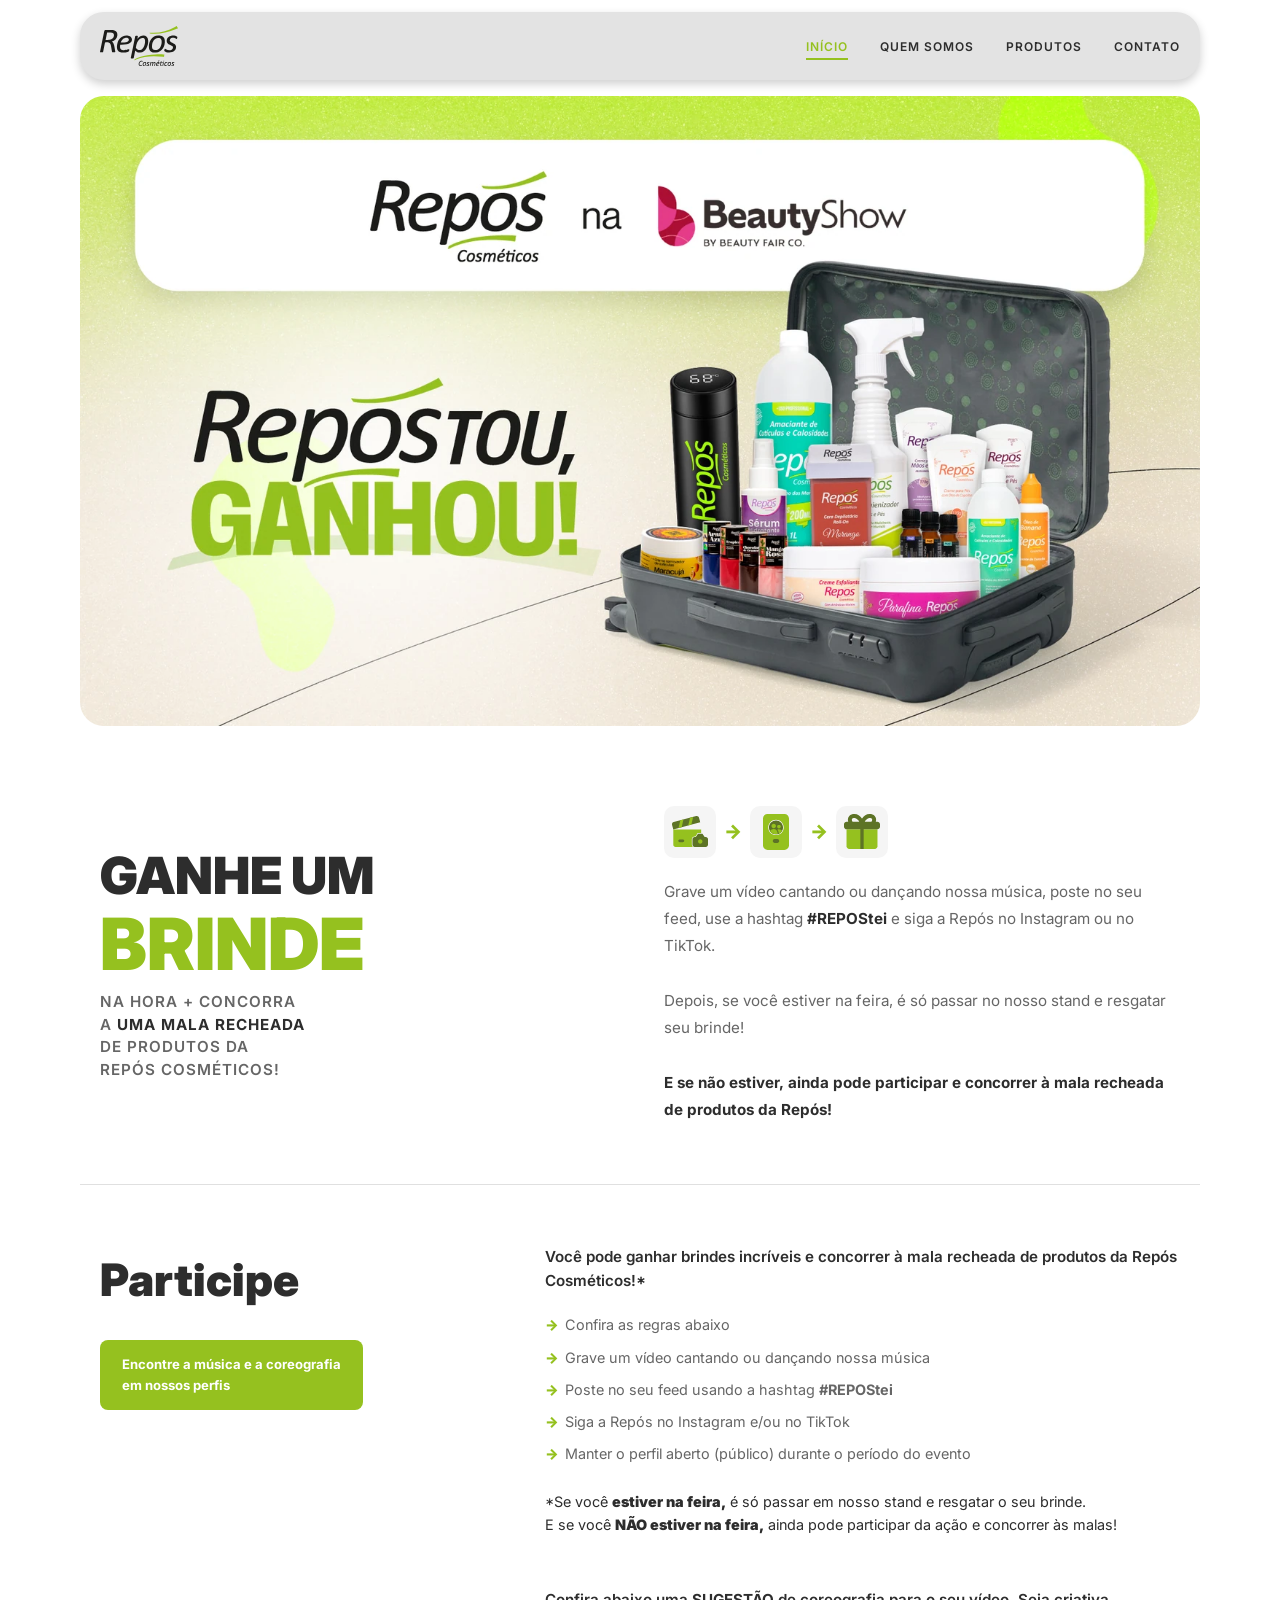
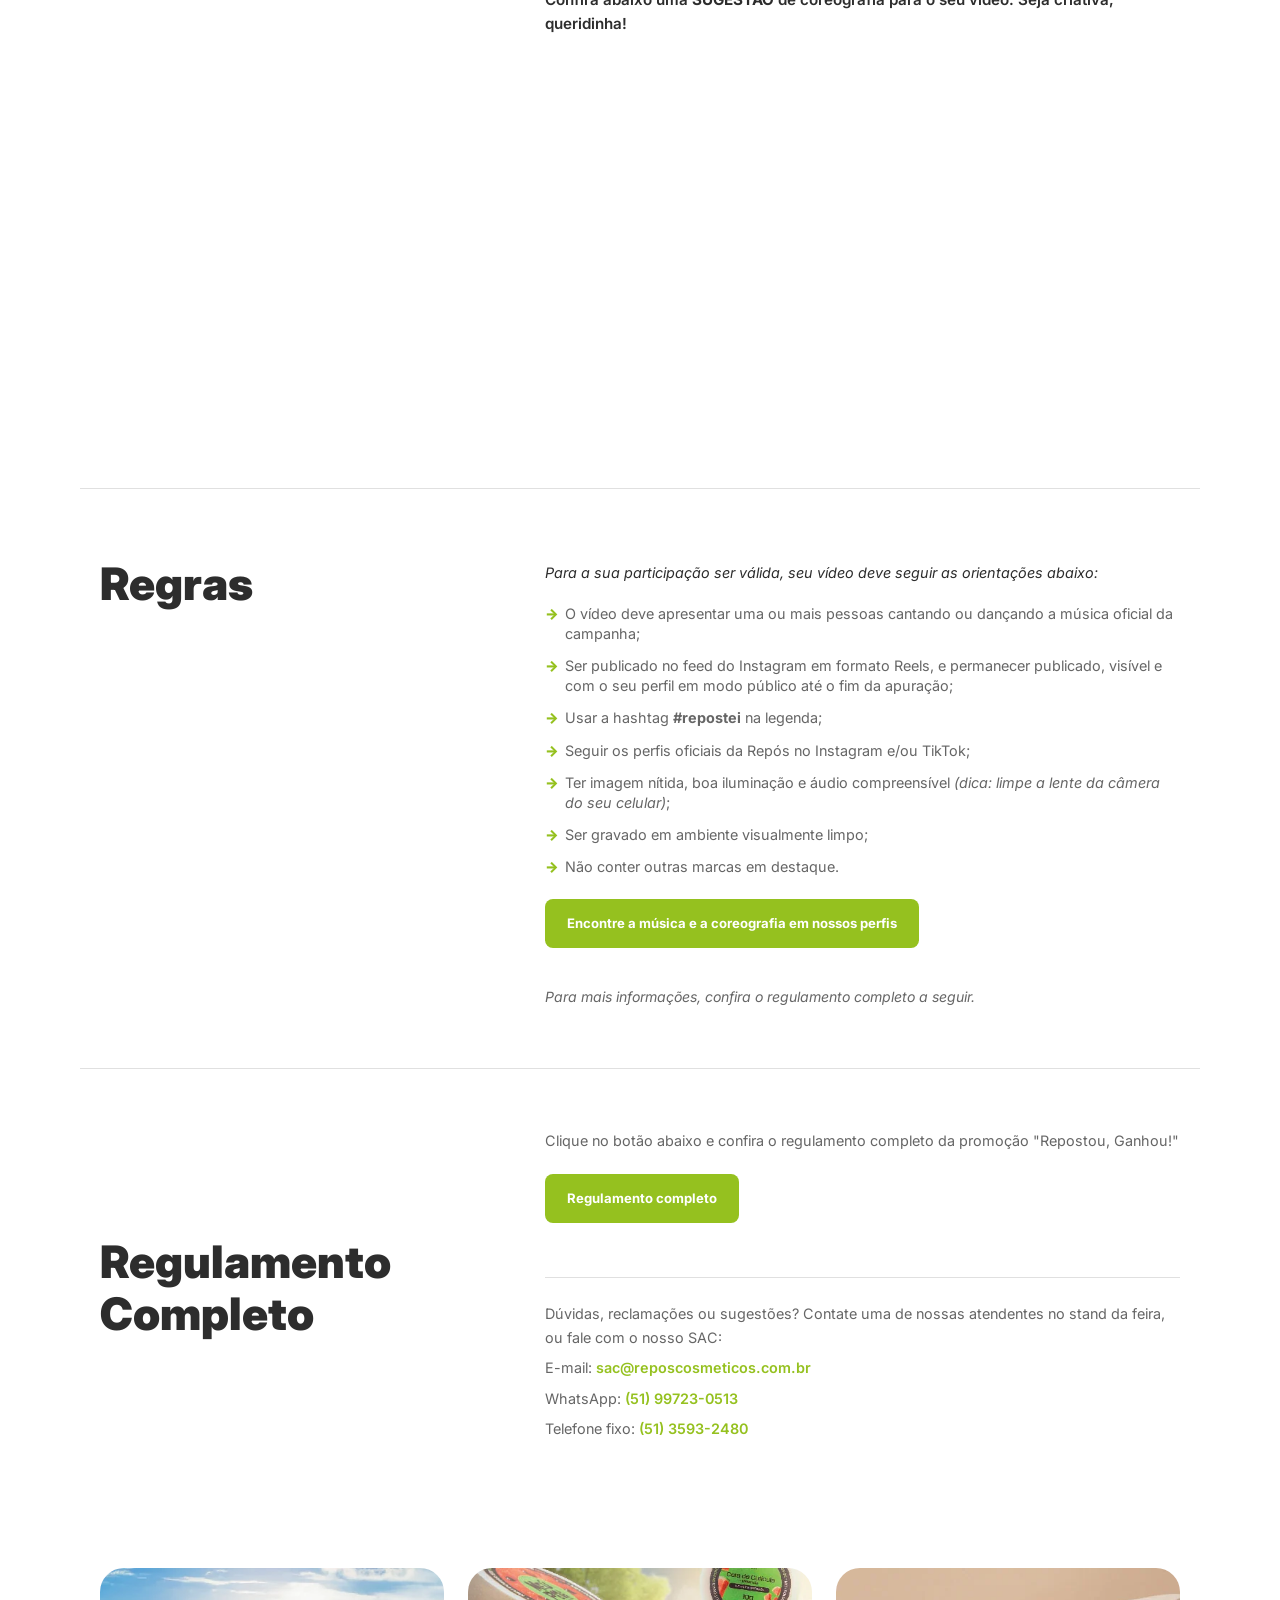
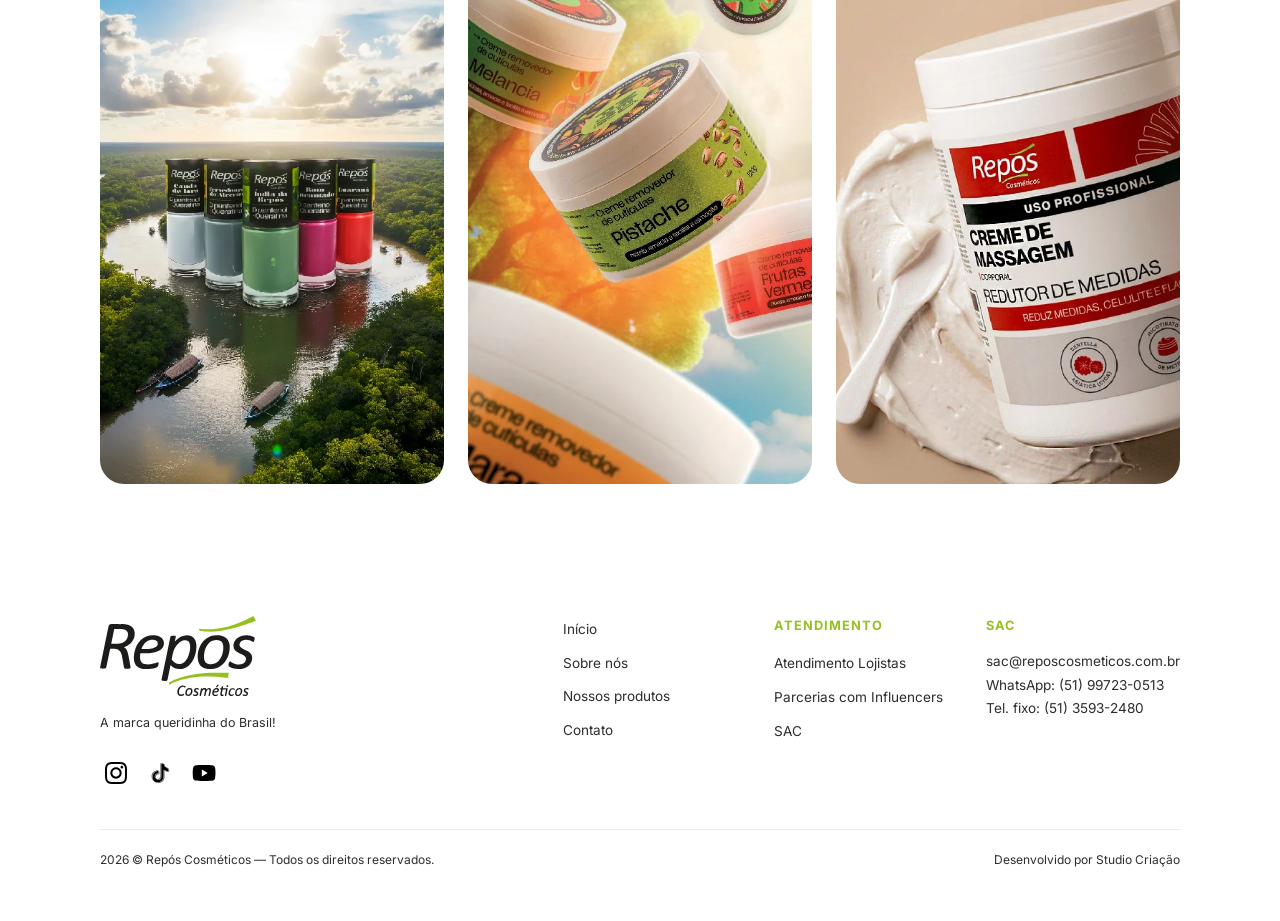
==== commit 545eaab9: "semi-final - para aprovação" ====
--- a/index.html
+++ b/index.html
@@ -16,13 +16,12 @@
 
     /* ─── HERO / BANNER ─── */
     .hero {
-      min-height: 420px;
       display: flex;
       align-items: center;
       justify-content: center;
       overflow: hidden;
       position: relative;
-      padding-top: 30px;
+      padding-top: 28px;
       padding-bottom: 20px;
     }
 
@@ -108,10 +107,9 @@
     }
 
     .icone-item img {
-      width: 32px;
-      height: 32px;
+      width: 36px;
+      height: 36px;
       object-fit: contain;
-    }
     }
 
     .icone-seta {
@@ -172,16 +170,13 @@
       font-family: var(--fonte-titulo);
       font-weight: 700;
       font-size: 0.82rem;
-      letter-spacing: 0.5px;
-      text-transform: uppercase;
       padding: 14px 22px;
-      border-radius: 6px;
+      border-radius: 8px;
       transition: background 0.2s, transform 0.15s;
     }
 
     .btn-verde:hover {
       background: var(--verde-escuro);
-      transform: translateY(-1px);
     }
 
     .btn-verde .btn-icone {
@@ -195,6 +190,10 @@
       font-size: 0.7rem;
     }
 
+    .mobile-only {
+      display: none;
+    }
+
     /* Coluna direita — instruções */
     .participe-dir p.intro {
       font-size: 0.95rem;
@@ -213,7 +212,7 @@
       position: relative;
       font-size: 0.9rem;
       color: var(--cinza-medio);
-      line-height: 1.5;
+      line-height: 1.4;
     }
 
     .lista-seta li::before {
@@ -275,6 +274,26 @@
       text-align: center;
     }
 
+    .video-embed {
+      width: 100%;
+      max-width: 960px;
+      margin-top: 24px;
+    }
+
+    .video-embed iframe {
+      width: 100%;
+      height: 220px;
+      min-height: 220px;
+      border-radius: 16px;
+      border: 0;
+    }
+
+    @media (min-width: 840px) {
+      .video-embed iframe {
+        height: 360px;
+      }
+    }
+
     /* Barra verde embaixo do vídeo */
     .video-barra {
       height: 4px;
@@ -285,7 +304,7 @@
     /* ─── SEÇÃO: REGRAS ─── */
     .sec-regras {
       padding: 60px 20px;
-      background: var(--branco);
+  
     }
 
     .sec-regras .container {
@@ -394,13 +413,12 @@
     @media (max-width: 768px) {
       /* Hero: reduz paddings */
       .hero {
-        padding-top: 16px;
+        padding-top: 28px;
         padding-bottom: 16px;
       }
 
-      /* Hero menor no mobile */
-      .hero-img-placeholder {
-        min-height: 260px;
+      .hero img {
+        border-radius: 16px;
       }
 
       /* Brinde: empilha */
@@ -424,7 +442,8 @@
         text-align: center;
       }
 
-      .participe-esq .btn-verde {
+      .participe-esq .btn-verde,
+      .sec-regras .btn-verde {
         width: 100%;
         justify-content: center;
       }
@@ -460,8 +479,8 @@
     @media (max-width: 480px) {
       /* Hero: espaçamento mínimo */
       .hero {
-        padding-top: 12px;
-        padding-bottom: 12px;
+        padding-top: 28px;
+        padding-bottom: 16px;
       }
 
       .sec-brinde,
@@ -562,7 +581,7 @@
         <p class="brinde-desc">
           Grave um vídeo cantando ou dançando nossa música, poste no seu feed,
           use a hashtag <strong>#REPOStei</strong> e siga a Repós no Instagram ou no TikTok.<br><br>
-          <strong>Depois, é só passar em nosso stand e resgatar o seu brinde!</strong>
+          Depois, se você estiver na feira, é só passar no nosso stand e resgatar seu brinde!<br><br><strong>E se não estiver, ainda pode participar e concorrer à mala recheada de produtos da Repós!</strong>
         </p>
       </div>
 
@@ -581,32 +600,32 @@
       <!-- Esquerda -->
       <div class="participe-esq">
         <h2>Participe</h2>
-        <a href="#" class="btn-verde">
-          Encontre a música e a coreografia em nossos perfis
-          <span class="btn-icone">↗</span>
+        <a href="https://linktr.ee/reposcosmeticosoficial" class="btn-verde">
+          Encontre a música e a coreografia<br/>em nossos perfis
         </a>
       </div>
 
       <!-- Direita -->
       <div class="participe-dir">
-        <p class="intro">Se você estiver na Beauty Show 2026, pode ganhar brindes incríveis da Repós Cosméticos!</p>
+        <p class="intro">Você pode ganhar brindes incríveis e concorrer à mala recheada de produtos da Repós Cosméticos!*</p>
 
         <ul class="lista-seta">
           <li>Confira as regras abaixo</li>
-          <li>Grave um vídeo cantando ou dançando nossa música<br><em style="font-size:0.82rem; color:#999;">(o vídeo a seguir é uma inspiração! Seja criativa na dancinha)</em></li>
+          <li>Grave um vídeo cantando ou dançando nossa música</li>
           <li>Poste no seu feed usando a hashtag <strong>#REPOStei</strong></li>
           <li>Siga a Repós no Instagram e/ou no TikTok</li>
           <li>Manter o perfil aberto (público) durante o período do evento</li>
         </ul>
 
-        <p class="conclusao">Depois, <strong>é só passar em nosso stand e resgatar o seu brinde!</strong></p>
-
-        <!-- Vídeo placeholder -->
-        <div class="video-placeholder" role="button" aria-label="Assistir vídeo de inspiração">
-          <div class="play-btn">▶</div>
-          <p>Vídeo de inspiração<br><em>Substituir por: embed do vídeo oficial da campanha</em></p>
+        <p class="conclusao">*Se você <strong>estiver na feira,</strong> é só passar em nosso stand e resgatar o seu brinde.<br>E se você <strong>NÃO estiver na feira,</strong> ainda pode participar da ação e concorrer às malas!</p><br>
+        
+        <br>
+        <p class="intro">Confira abaixo uma <strong>SUGESTÃO</strong> de coreografia para o seu vídeo. Seja criativa, queridinha!</p>
+        
+        <!-- Vídeo da coreo -->
+        <div class="video-embed">
+          <iframe class="video-embed__iframe" width="100%" height="220" src="https://www.youtube.com/embed/lAbROEVxhZc?si=iVXbt01r_pBQ84ml" title="YouTube video player" frameborder="0" allow="accelerometer; autoplay; clipboard-write; encrypted-media; gyroscope; picture-in-picture; web-share" referrerpolicy="strict-origin-when-cross-origin" allowfullscreen></iframe>
         </div>
-        <div class="video-barra"></div>
       </div>
 
     </div>
@@ -638,6 +657,10 @@
           <li>Não conter outras marcas em destaque.</li>
         </ul>
 
+        <a href="https://linktr.ee/reposcosmeticosoficial" class="btn-verde">
+          Encontre a música e a coreografia em nossos perfis
+        </a>
+        <br><br>
         <p>Para mais informações, confira o regulamento completo a seguir.</p>
       </div>
 
@@ -658,10 +681,9 @@
       <div class="regulamento-dir">
         <p>Clique no botão abaixo e confira o regulamento completo da promoção "Repostou, Ganhou!"</p>
 
-        <a href="#" class="btn-verde">
+        <a href="https://www.google.com/" class="btn-verde">
           Regulamento completo
-          <span class="btn-icone">↗</span>
-        </a>
+        </a><br><br>
 
         <!-- Contato / Dúvidas -->
         <div class="contato-box">
--- a/global.css
+++ b/global.css
@@ -198,19 +198,6 @@
   color: var(--verde);
 }
 
-/* Logo e slogan no rodapé */
-.footer-brand .logo-placeholder {
-  font-family: var(--fonte-titulo);
-  font-weight: 900;
-  font-size: 1.4rem;
-  color: var(--cinza-escuro);
-  margin-bottom: 6px;
-}
-
-.footer-brand .logo-placeholder span {
-  color: var(--verde);
-}
-
 .footer-brand .slogan {
   font-size: 0.78rem;
   color: var(--cinza-escuro);
@@ -286,14 +273,17 @@
     right: 0;
     background: #e3e3e3;
     flex-direction: column;
+    align-items: flex-end;
     gap: 0;
     padding: 8px 0 16px;
     box-shadow: 0 4px 12px rgba(0,0,0,0.12);
+    border-radius: 0 0 16px 16px;
   }
 
   .nav-links li a {
     display: block;
-    padding: 12px 24px;
+    padding: 12px 24px 12px 0;
+    text-align: right;
     border-bottom: none;
     font-size: 0.85rem;
   }
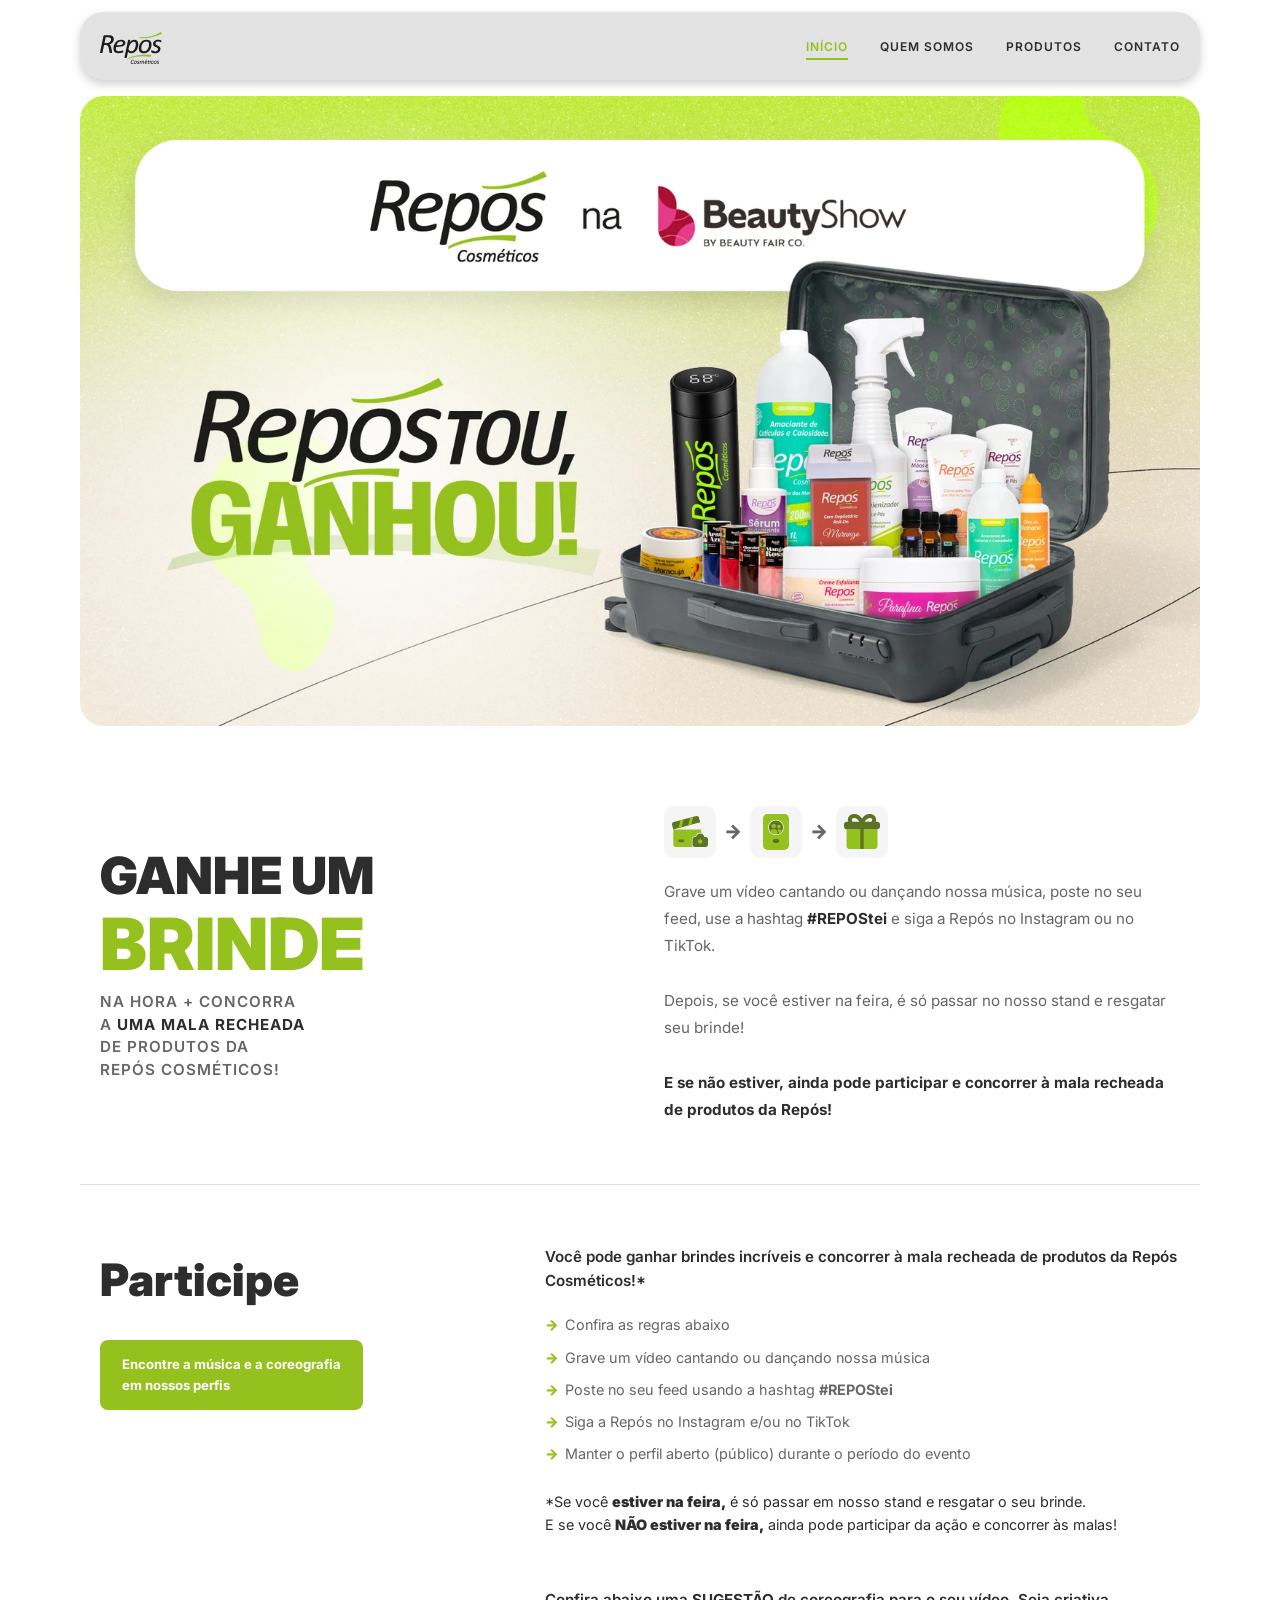
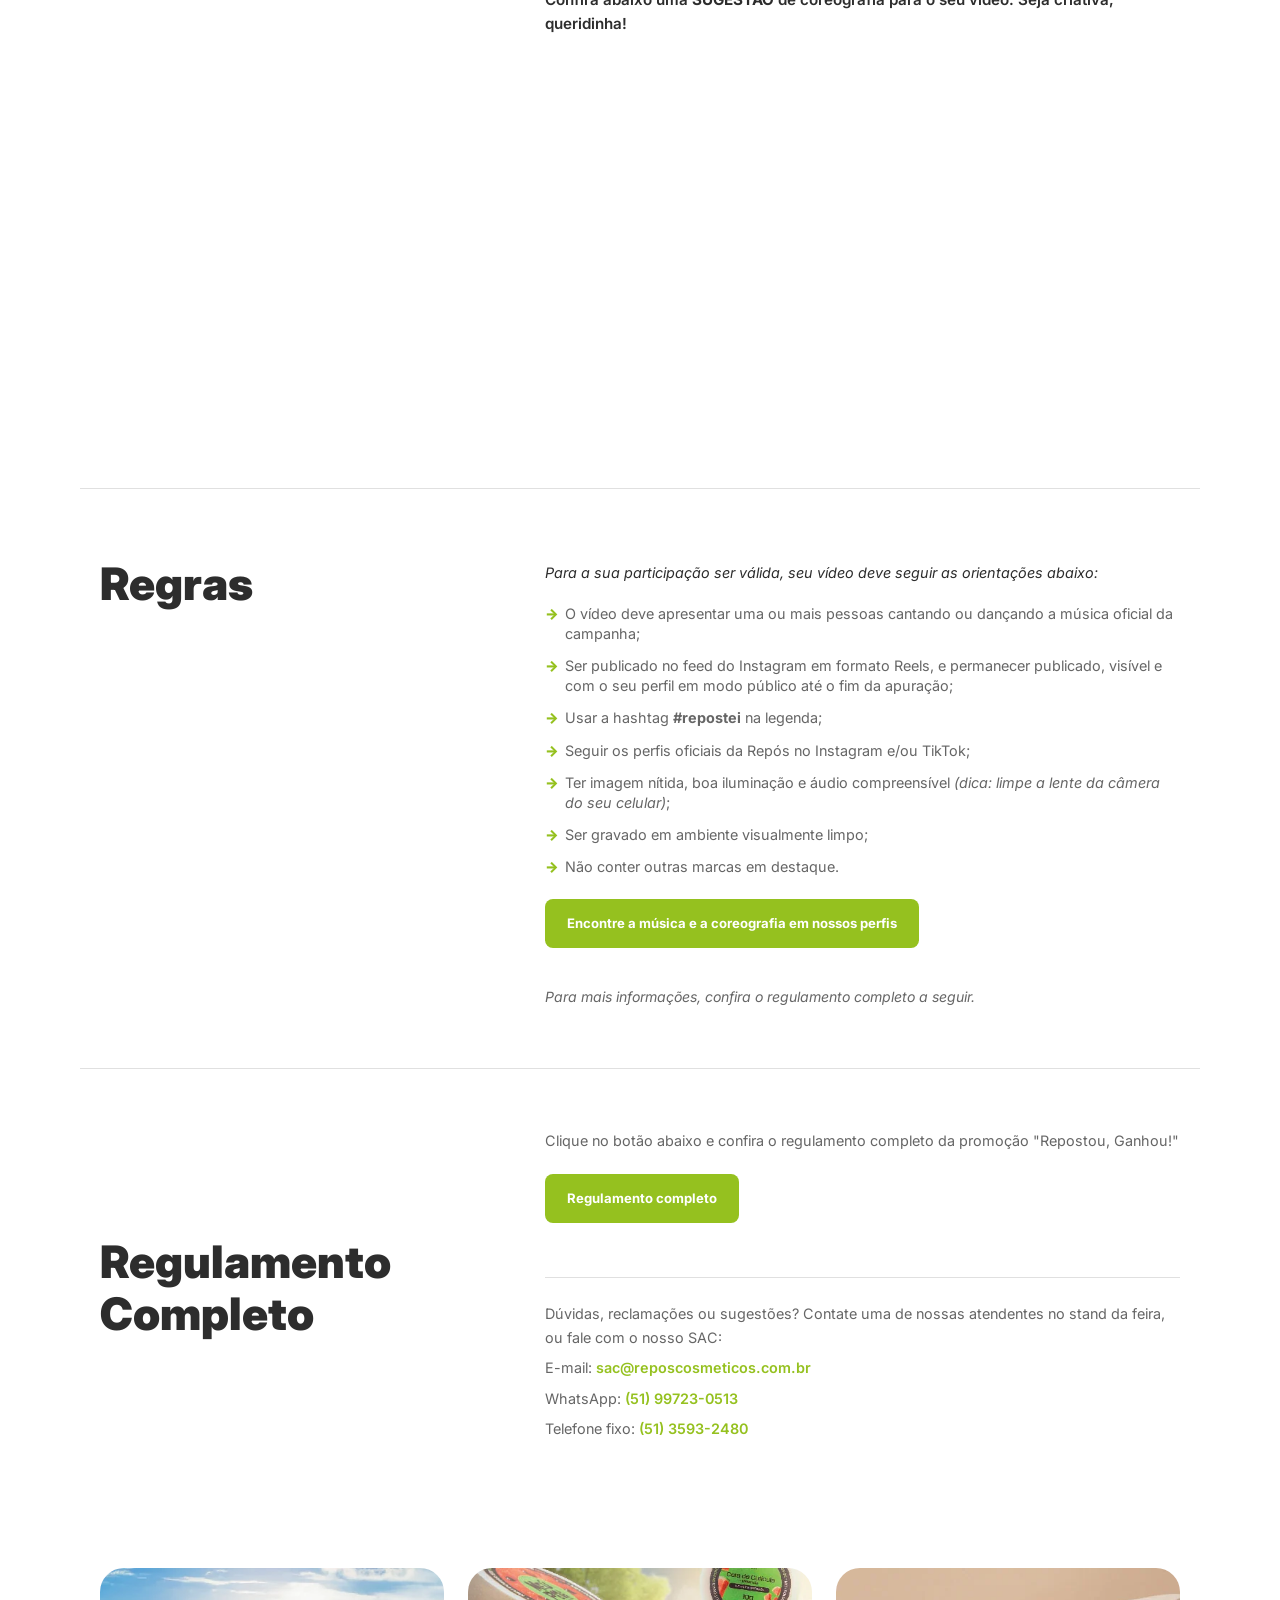
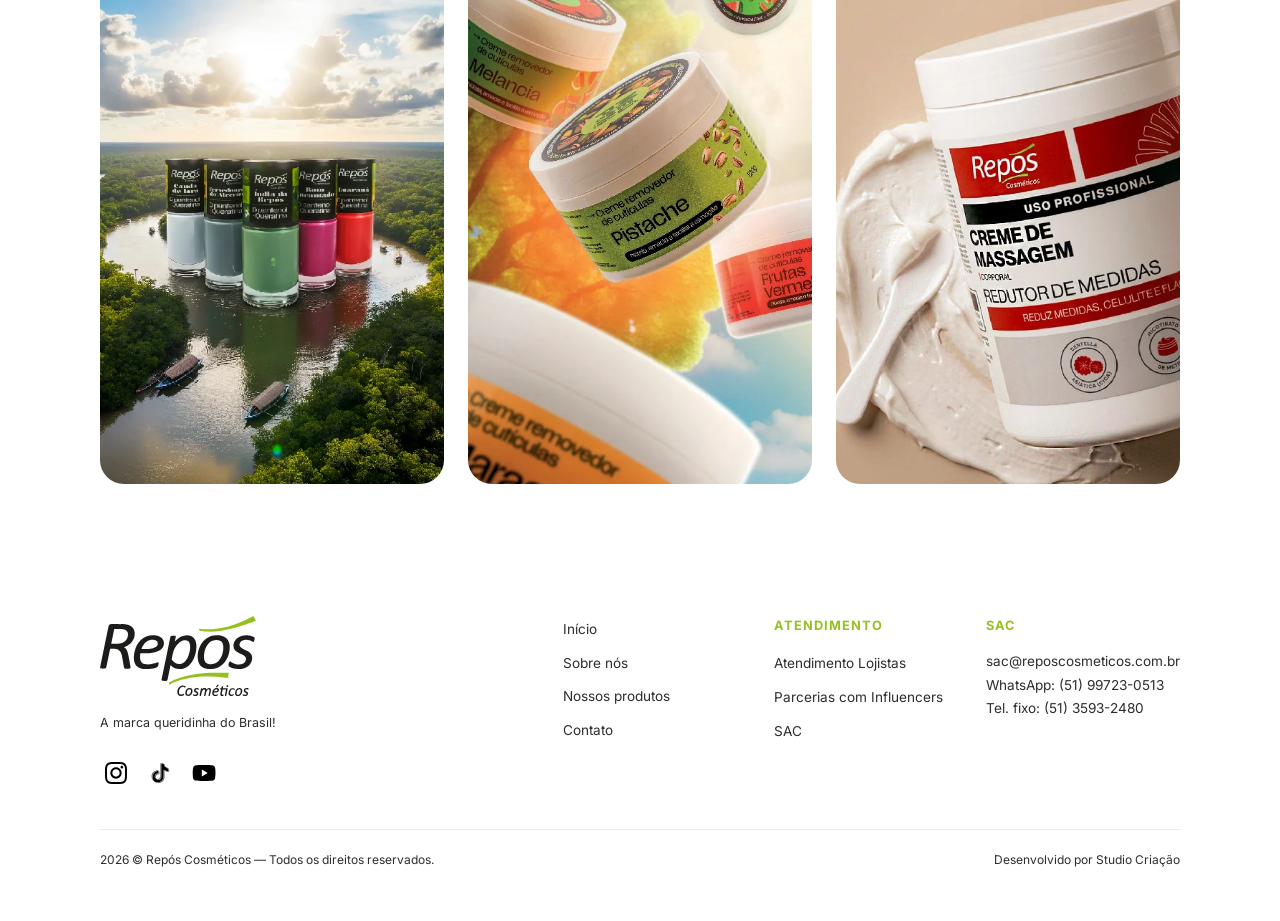
==== commit c85c092d: "refinamento" ====
--- a/index.html
+++ b/index.html
@@ -115,7 +115,7 @@
     .icone-seta {
       font-family: var(--fonte-titulo);
       font-size: 1.2rem;
-      color: var(--verde);
+      color: var(--cinza-medio);
       font-weight: 900;
     }
 
@@ -133,7 +133,7 @@
     /* ─── DIVISOR ─── */
     .divisor {
       border: none;
-      border-top: 1px solid #e0e0e0;
+      border-top: 1pt solid #e0e0e0;
       margin: 0;
     }
 
@@ -179,17 +179,6 @@
       background: var(--verde-escuro);
     }
 
-    .btn-verde .btn-icone {
-      width: 22px;
-      height: 22px;
-      background: rgba(255,255,255,0.25);
-      border-radius: 50%;
-      display: flex;
-      align-items: center;
-      justify-content: center;
-      font-size: 0.7rem;
-    }
-
     .mobile-only {
       display: none;
     }
@@ -234,45 +223,6 @@
     }
 
     /* Player de vídeo placeholder */
-    .video-placeholder {
-      margin-top: 24px;
-      background: #1a1a1a;
-      border-radius: 8px;
-      aspect-ratio: 16/9;
-      display: flex;
-      flex-direction: column;
-      align-items: center;
-      justify-content: center;
-      gap: 12px;
-      cursor: pointer;
-      position: relative;
-      overflow: hidden;
-    }
-
-    .video-placeholder .play-btn {
-      width: 56px;
-      height: 56px;
-      background: rgba(255,255,255,0.15);
-      border: 2px solid rgba(255,255,255,0.5);
-      border-radius: 50%;
-      display: flex;
-      align-items: center;
-      justify-content: center;
-      font-size: 1.4rem;
-      color: var(--branco);
-      transition: background 0.2s;
-    }
-
-    .video-placeholder:hover .play-btn {
-      background: rgba(106,176,76,0.5);
-      border-color: var(--verde);
-    }
-
-    .video-placeholder p {
-      color: rgba(255,255,255,0.5);
-      font-size: 0.75rem;
-      text-align: center;
-    }
 
     .video-embed {
       width: 100%;
@@ -294,17 +244,9 @@
       }
     }
 
-    /* Barra verde embaixo do vídeo */
-    .video-barra {
-      height: 4px;
-      background: var(--verde);
-      border-radius: 0 0 8px 8px;
-    }
-
     /* ─── SEÇÃO: REGRAS ─── */
     .sec-regras {
       padding: 60px 20px;
-  
     }
 
     .sec-regras .container {
@@ -406,12 +348,7 @@
       display: block;
     }
 
-
-    /* ════════════════════════════════
-       RESPONSIVO — LANDING PAGE
-       ════════════════════════════════ */
     @media (max-width: 768px) {
-      /* Hero: reduz paddings */
       .hero {
         padding-top: 28px;
         padding-bottom: 16px;
@@ -440,12 +377,6 @@
 
       .participe-esq {
         text-align: center;
-      }
-
-      .participe-esq .btn-verde,
-      .sec-regras .btn-verde {
-        width: 100%;
-        justify-content: center;
       }
 
       /* Regras: empilha */
@@ -477,7 +408,6 @@
     }
 
     @media (max-width: 480px) {
-      /* Hero: espaçamento mínimo */
       .hero {
         padding-top: 28px;
         padding-bottom: 16px;
--- a/global.css
+++ b/global.css
@@ -67,7 +67,8 @@
 
 /* Logo */
 .nav-logo img {
-  height: 40px;
+  height: 36px;
+  padding-top: 4px
 }
 
 /* Links do menu */
@@ -118,6 +119,7 @@
 /* Menu aberto (mobile) */
 .site-nav.aberto .nav-links {
   display: flex;
+  border-radius: 0 0 16px16px;
 }
 
 .site-nav.aberto .nav-toggle span:nth-child(1) {
@@ -272,20 +274,33 @@
     left: 0;
     right: 0;
     background: #e3e3e3;
-    flex-direction: column;
-    align-items: flex-end;
-    gap: 0;
-    padding: 8px 0 16px;
+    flex-direction: row;
+    flex-wrap: wrap;
+    align-items: center;
+    justify-content: flex-end;
+    gap: 12px;
+    padding: 12px 16px;
     box-shadow: 0 4px 12px rgba(0,0,0,0.12);
     border-radius: 0 0 16px 16px;
+    transition: all 0.1s ease-out;
+  }
+
+  .site-nav.aberto {
+    border-radius: 24px 24px 0 0;
+  }
+
+  .site-nav.aberto .nav-links {
+    box-shadow: 0 8px 16px rgba(0,0,0,0.16);
   }
 
   .nav-links li a {
     display: block;
-    padding: 12px 24px 12px 0;
-    text-align: right;
+    padding: 8px 16px;
+    text-align: center;
     border-bottom: none;
     font-size: 0.85rem;
+    border-radius: 6px;
+    transition: background 0.15s ease-out;
   }
 
   /* Rodapé compacto em duas colunas por linha */
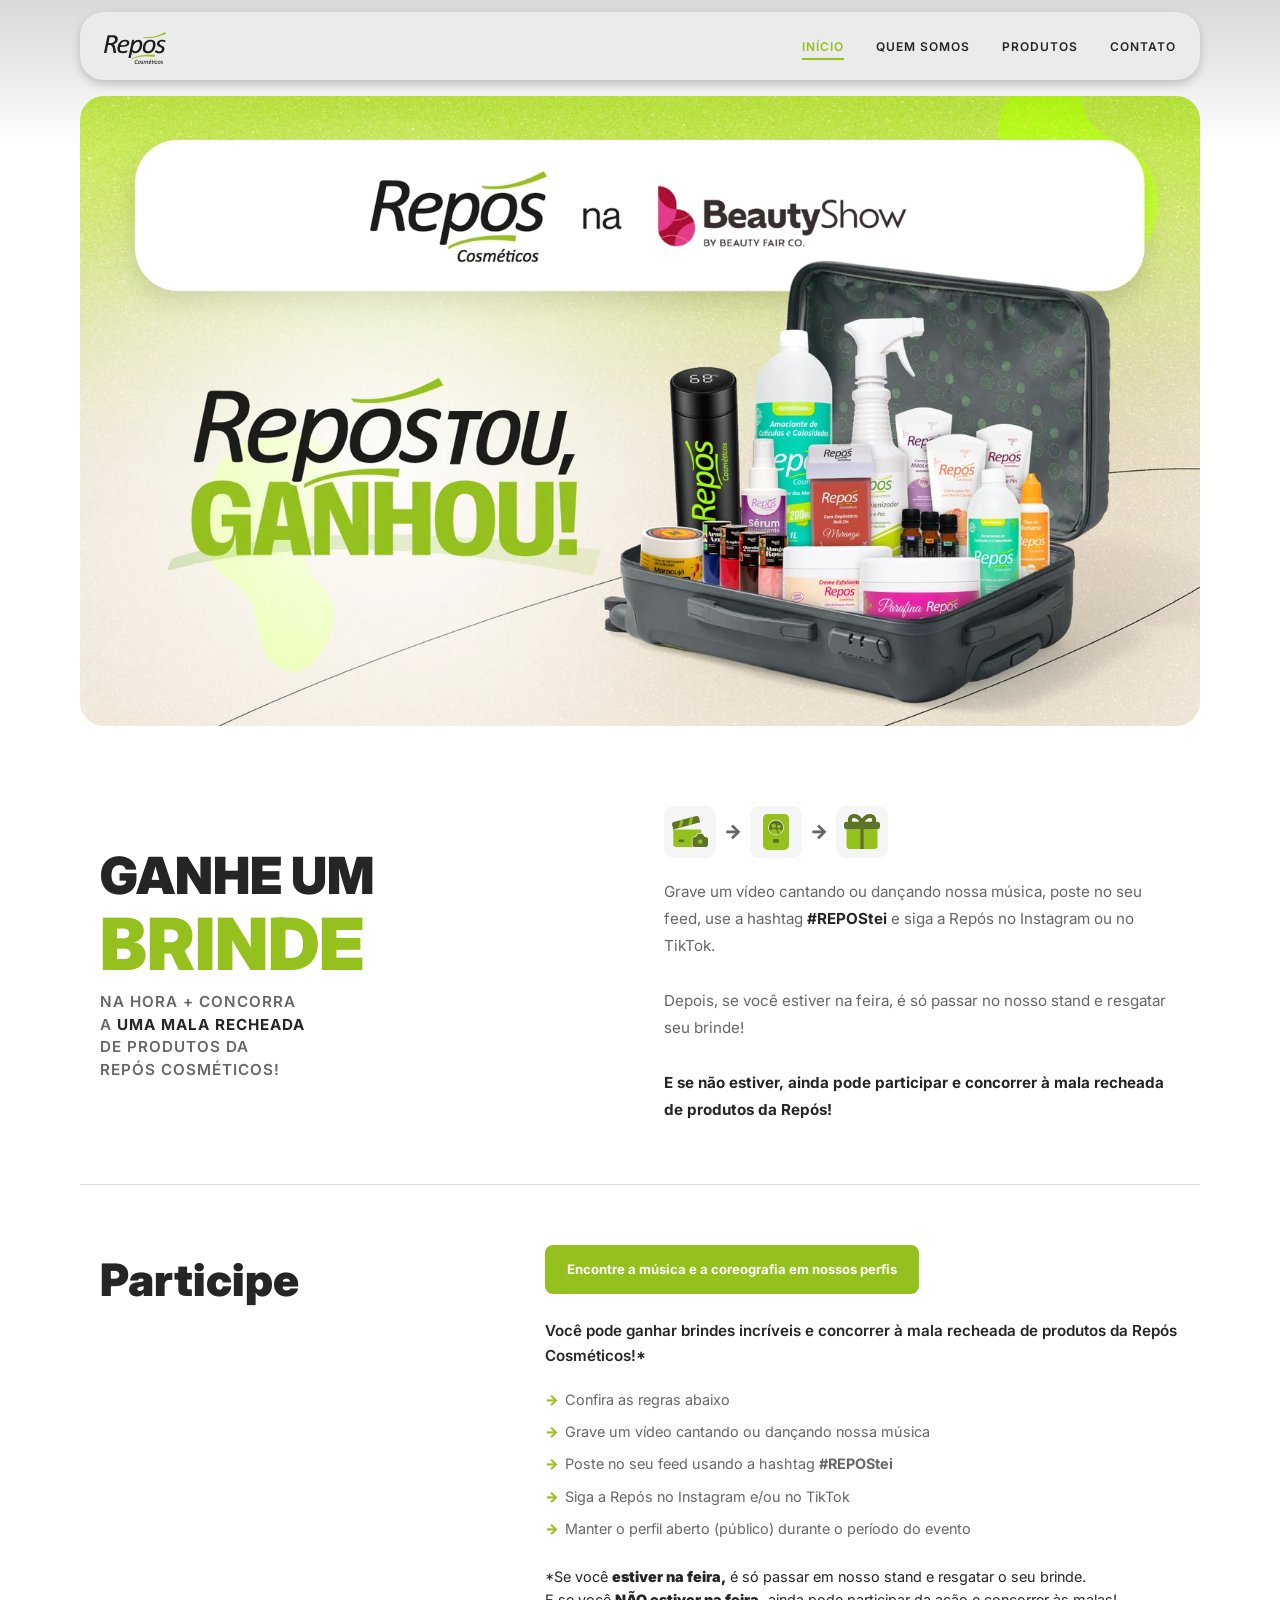
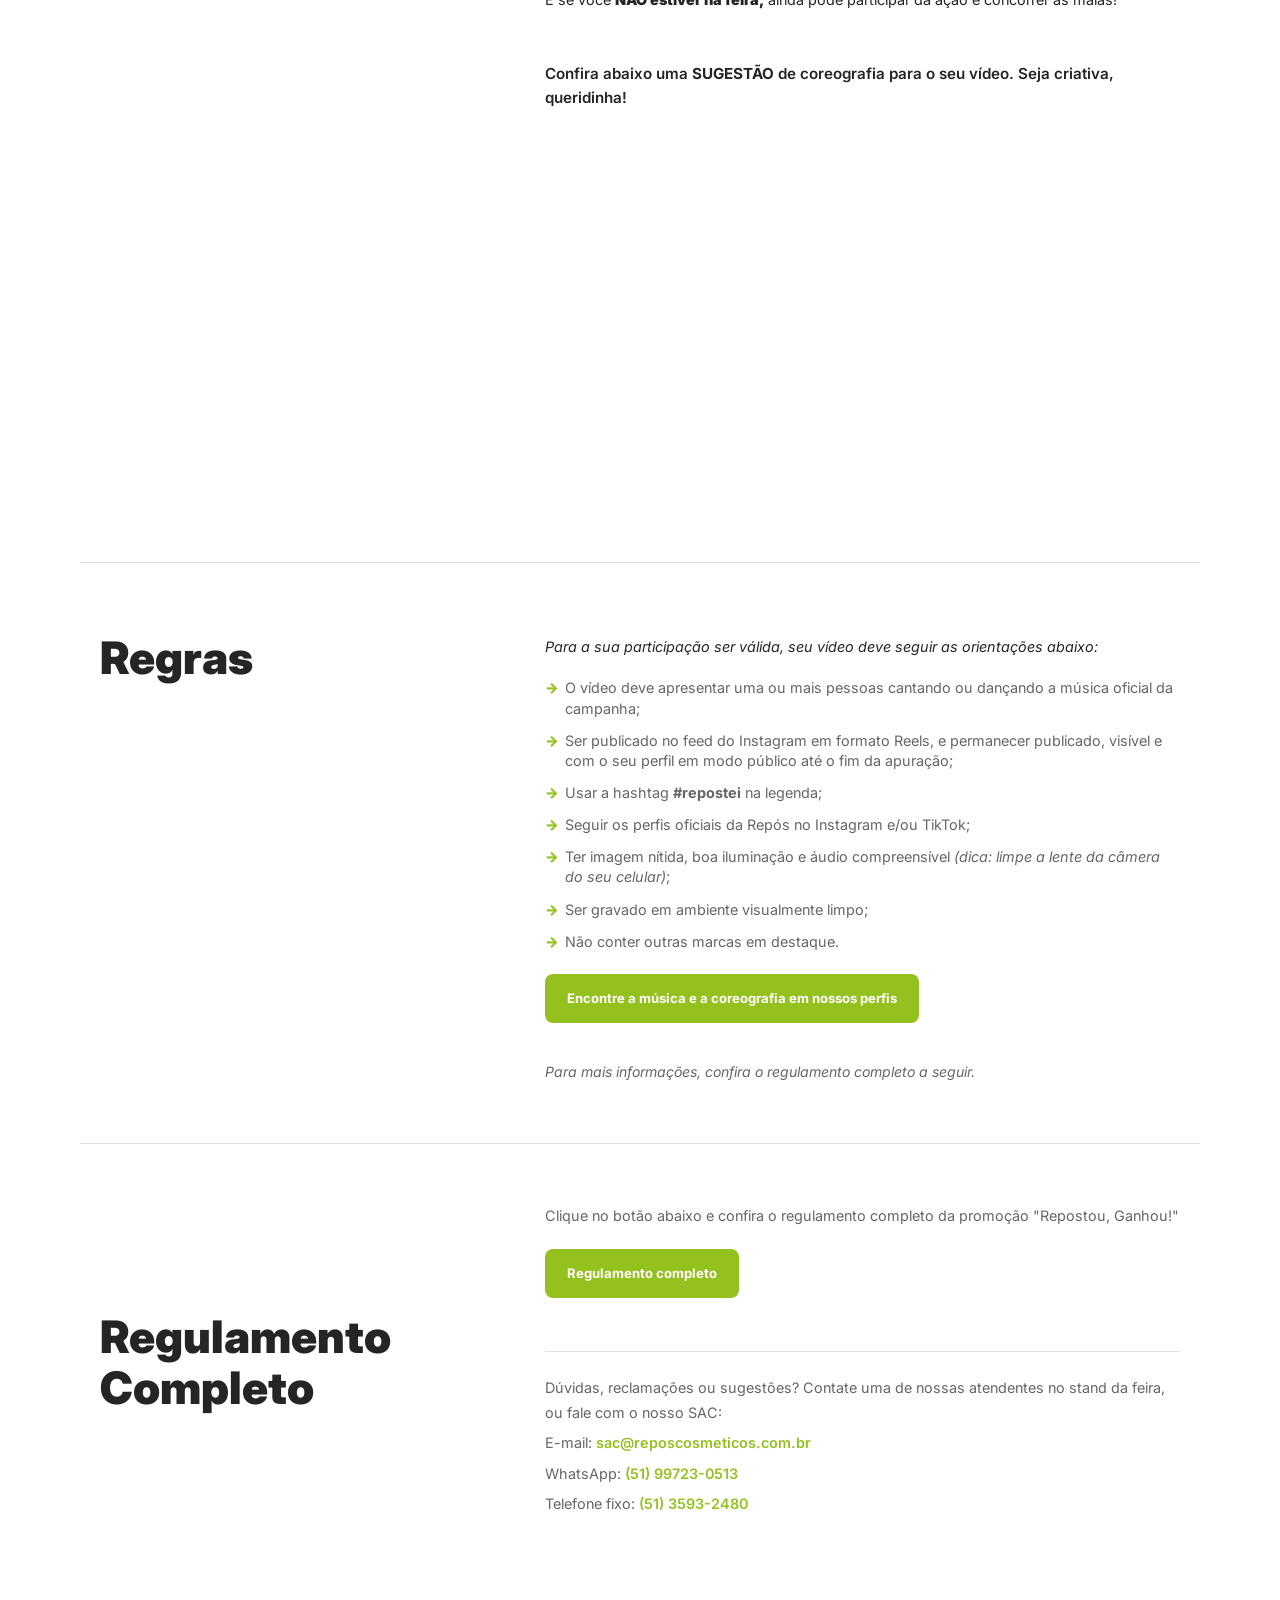
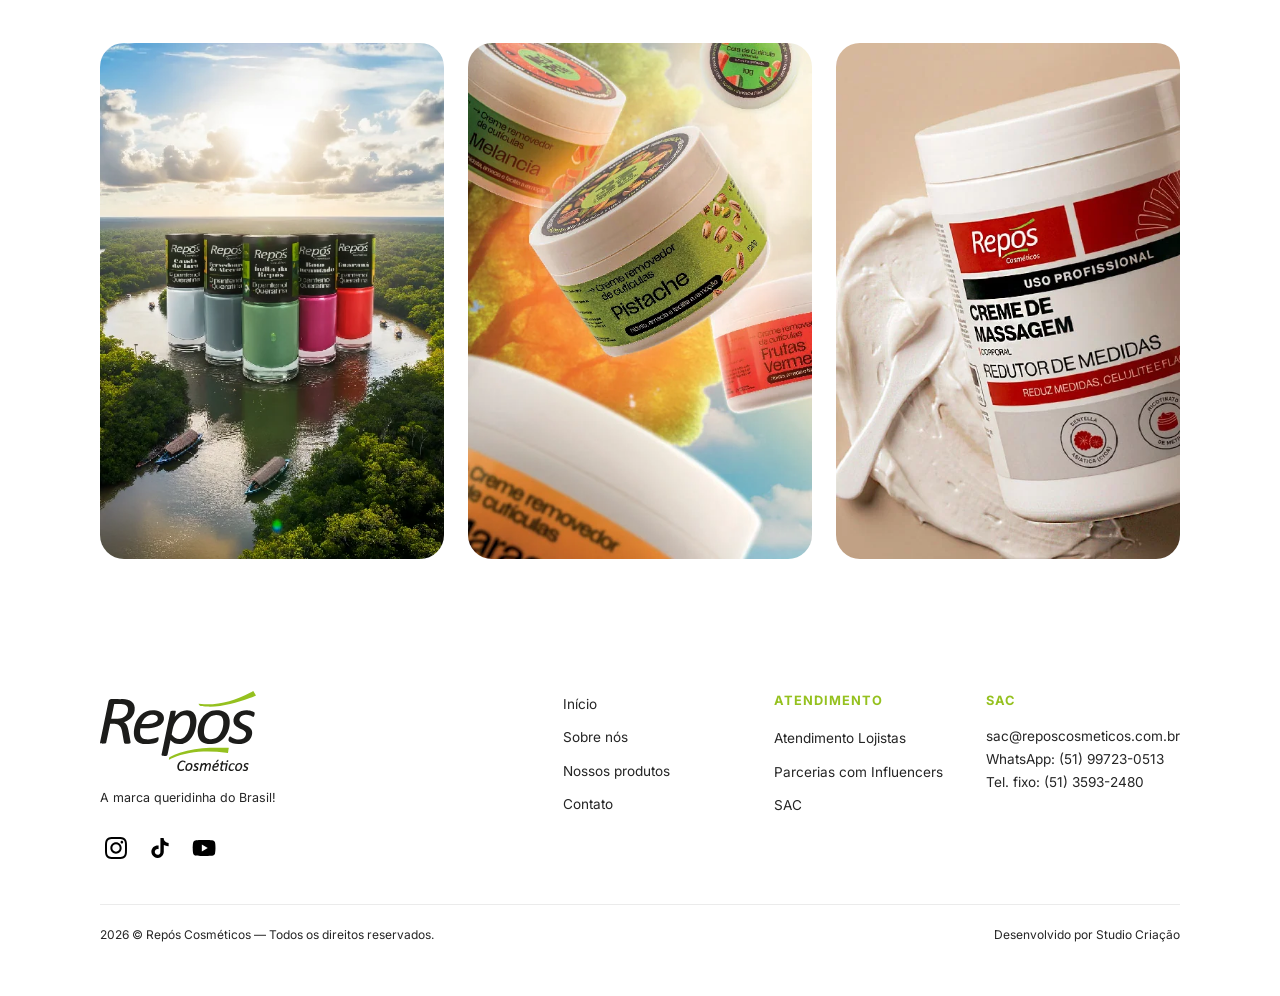
==== commit c0caeae1: "final-ish" ====
--- a/index.html
+++ b/index.html
@@ -3,17 +3,383 @@
 <head>
   <meta charset="UTF-8" />
   <meta name="viewport" content="width=device-width, initial-scale=1.0" />
-  <title>Repostou, Ganhou! — Repós Cosméticos na Beauty Show 2026</title>
-  <meta name="description" content="Participe da promoção Repostou, Ganhou! da Repós Cosméticos na Beauty Show 2026 e concorra a uma mala recheada de produtos." />
-
-  <!-- CSS Global (menu + rodapé) -->
-  <link rel="stylesheet" href="global.css" />
+  <title>Repostou, Ganhou! — Repós Cosméticos</title>
+  <meta name="description" content="Participe da promoção Repostou, Ganhou! da Repós Cosméticose concorra a uma mala recheada de produtos. E tem brinde surpresa pra quem estiver na Beauty Show 2026!" />
 
   <style>
+    @import url('https://fonts.googleapis.com/css2?family=Inter:wght@400;500;600;700;800;900&display=swap');
+
+    /* ─── RESET & BASE ─── */
+    *, *::before, *::after {
+      box-sizing: border-box;
+      margin: 0;
+      padding: 0;
+    }
+
+    :root {
+      --verde:       #95C11F;
+      --verde-escuro:#009900;
+      --cinza-escuro:#252525;
+      --cinza-nav:   #3a3a3a;
+      --cinza-medio: #666;
+      --cinza-claro: #f5f5f5;
+      --branco:      #ffffff;
+      --fonte-titulo: 'Inter', sans-serif;
+      --fonte-corpo:  'Inter', sans-serif;
+    }
+
+    html { scroll-behavior: smooth; }
+
+    body {
+      max-width: 1440px;
+      margin: 0 auto;
+      padding: 0 80px;
+      font-family: var(--fonte-corpo);
+      color: var(--cinza-escuro);
+      background: var(--branco);
+      line-height: 1.6;
+      min-height: 100vh;
+    }
+
+    img { max-width: 100%; display: block; }
+
+    a { text-decoration: none; color: inherit; }
+
+    /* Sombra fixa degradê no topo */
+    body::before {
+      content: '';
+      position: fixed;
+      top: 0;
+      left: 0;
+      right: 0;
+      height: 146px;
+      background: linear-gradient(to bottom, rgba(0, 0, 0, 0.15) 0%, rgba(0, 0, 0, 0.08) 50%, rgba(0, 0, 0, 0) 100%);
+      pointer-events: none;
+      z-index: 999;
+    }
+
     /* ══════════════════════════════════════════
-       CSS ESPECÍFICO DESTA LANDING PAGE
+       MENU / NAVEGAÇÃO GLOBAL
        ══════════════════════════════════════════ */
-
+    .site-nav {
+      background: #ebebeb;
+      position: sticky;
+      top: 12px;
+      border-radius: 24px;
+      z-index: 1000;
+      width: 100%;
+      box-shadow: 0 4px 10px rgba(0, 0, 0, 0.192);
+    }
+
+    .nav-container {
+      max-width: 1440px;
+      width: 100%;
+      margin: 0 auto;
+      padding: 0 24px;
+      display: flex;
+      align-items: center;
+      justify-content: space-between;
+      height: 68px;
+    }
+
+    /* Logo */
+    .nav-logo img {
+      height: 36px;
+      padding-top: 4px
+    }
+
+    /* Links do menu */
+    .nav-links {
+      display: flex;
+      list-style: none;
+      gap: 32px;
+    }
+
+    .nav-links a {
+      color: var(--cinza-escuro);
+      font-family: var(--fonte-titulo);
+      font-size: 0.75rem;
+      font-weight: 600;
+      letter-spacing: 1px;
+      text-transform: uppercase;
+      padding: 4px 0;
+      border-bottom: 2px solid transparent;
+      transition: color 0.2s, border-color 0.2s;
+    }
+
+    .nav-links a:hover,
+    .nav-links a.ativo {
+      color: var(--verde);
+      border-bottom-color: var(--verde);
+    }
+
+    /* Hamburguer (mobile) */
+    .nav-toggle {
+      display: none;
+      flex-direction: column;
+      gap: 5px;
+      background: none;
+      border: none;
+      cursor: pointer;
+      padding: 4px;
+    }
+
+    .nav-toggle span {
+      display: block;
+      width: 24px;
+      height: 2px;
+      background: var(--cinza-escuro);
+      border-radius: 4px;
+      transition: transform 0.3s, opacity 0.3s;
+    }
+
+    /* Menu aberto (mobile) */
+    .site-nav.aberto .nav-links {
+      display: flex;
+      border-radius: 0 0 16px 16px;
+      background:  #ebebeb;
+    }
+
+    .site-nav.aberto .nav-toggle span:nth-child(1) {
+      transform: translateY(7px) rotate(45deg);
+    }
+    .site-nav.aberto .nav-toggle span:nth-child(2) {
+      opacity: 0;
+    }
+    .site-nav.aberto .nav-toggle span:nth-child(3) {
+      transform: translateY(-7px) rotate(-45deg);
+    }
+
+    /* ══════════════════════════════════════════
+       RODAPÉ GLOBAL
+       ══════════════════════════════════════════ */
+    .site-footer {
+      background: var(--branco);
+      color: var(--cinza-escuro);
+      padding: 48px 20px 24px;
+      font-family: var(--fonte-corpo);
+      margin-top: 24px;
+      margin-bottom: 28px;
+    }
+
+    .footer-container {
+      max-width: 1200px;
+      margin: 0 auto;
+    }
+
+    /* Grid de colunas */
+    .footer-grid {
+      display: grid;
+      grid-template-columns: 2.4fr 1fr 1fr 1fr;
+      gap: 32px;
+      margin-bottom: 40px;
+    }
+
+    .footer-col h4 {
+      font-family: var(--fonte-titulo);
+      font-size: 0.8rem;
+      font-weight: 700;
+      letter-spacing: 1px;
+      text-transform: uppercase;
+      color: var(--verde);
+      margin-bottom: 14px;
+    }
+
+    .footer-col ul {
+      list-style: none;
+    }
+
+    .footer-col ul li {
+      margin-bottom: 8px;
+    }
+
+    .footer-col ul li a {
+      color: var(--cinza-escuro);
+      font-size: 0.85rem;
+      transition: color 0.2s;
+    }
+
+    .footer-col ul li a:hover {
+      color: var(--verde);
+    }
+
+    .footer-col p {
+      color: var(--cinza-escuro);
+      font-size: 0.85rem;
+      line-height: 1.7;
+    }
+
+    .footer-col p a {
+      color: var(--cinza-escuro);
+      transition: color 0.2s;
+    }
+
+    .footer-col p a:hover {
+      color: var(--verde);
+    }
+
+    .footer-brand .slogan {
+      font-size: 0.78rem;
+      color: var(--cinza-escuro);
+      margin-top: 16px;
+    }
+
+    /* Redes sociais */
+    .footer-social {
+      display: flex;
+      gap: 12px;
+      margin-top: 24px;
+    }
+
+    .footer-social a {
+      width: 32px;
+      height: 32px;
+      display: flex;
+      align-items: center;
+      justify-content: center;
+      transition: background 0.2s, border-color 0.2s;
+    }
+
+    .footer-social a:hover {
+      background: rgba(106,176,76,0.12);
+      border-color: var(--verde);
+    }
+
+    /* Linha divisória */
+    .footer-bottom {
+      border-top: 1px solid rgba(0,0,0,0.08);
+      padding-top: 20px;
+      display: flex;
+      align-items: center;
+      justify-content: space-between;
+      flex-wrap: wrap;
+      gap: 8px;
+    }
+
+    .footer-bottom p {
+      font-size: 0.75rem;
+      color: var(--cinza-escuro);
+    }
+
+    .footer-bottom a {
+      font-size: 0.75rem;
+      color: var(--cinza-escuro);
+      transition: color 0.2s;
+    }
+
+    .footer-bottom a:hover {
+      color: var(--verde);
+    }
+
+    /* ══════════════════════════════════════════
+       RESPONSIVO — MENU E RODAPÉ
+       ══════════════════════════════════════════ */
+    @media (max-width: 840px) {
+      body {
+        padding: 0 12px;
+      }
+
+      /* Menu hamburguer */
+      .nav-toggle {
+        display: flex;
+      }
+
+      .nav-links {
+        display: none;
+        position: absolute;
+        top: 64px;
+        left: 0;
+        right: 0;
+        background: #e3e3e3;
+        flex-direction: row;
+        flex-wrap: wrap;
+        align-items: center;
+        justify-content: flex-end;
+        gap: 12px;
+        padding: 12px 16px;
+        box-shadow: 0 4px 12px rgba(0,0,0,0.12);
+        border-radius: 0 0 16px 16px;
+        transition: all 0.1s ease-out;
+      }
+
+      .site-nav.aberto {
+        border-radius: 24px 24px 0 0;
+      }
+
+      .site-nav.aberto .nav-links {
+        box-shadow: 0 8px 16px rgba(0,0,0,0.16);
+      }
+
+      .nav-links li a {
+        display: block;
+        padding: 8px 16px;
+        text-align: center;
+        border-bottom: none;
+        font-size: 0.85rem;
+        border-radius: 6px;
+        transition: background 0.15s ease-out;
+      }
+
+      /* Rodapé compacto em duas colunas por linha */
+      .footer-grid {
+        grid-template-columns: repeat(2, minmax(0, 1fr));
+        gap: 60px 16px;
+      }
+
+      .footer-col {
+        font-size: 0.8rem;
+      }
+
+      .footer-social {
+        margin-top: 16px;
+        gap: 8px;
+      }
+    }
+
+    @media (max-width: 480px) {
+      body {
+        padding: 0 12px;
+      }
+
+      .footer-grid {
+        grid-template-columns: repeat(2, minmax(0, 1fr));
+        gap: 40px 20px;
+      }
+
+      .footer-brand img {
+        width: 110px;
+        height: auto;
+      }
+
+      .footer-brand .slogan {
+        font-size: 0.65rem;
+      }
+
+      .footer-col h4 {
+        font-size: 0.8rem;
+      }
+
+      .footer-col p, .footer-col ul li a {
+        font-size: 0.65rem;
+      }
+
+      .footer-social a {
+        width: 26px;
+        height: 26px;
+      }
+
+      .footer-bottom {
+        flex-direction: column;
+        text-align: center;
+      }
+
+      .footer-bottom p, .footer-bottom a {
+        font-size: 0.6rem;
+      }
+    }
+  </style>
+
+  <style>
     /* ─── HERO / BANNER ─── */
     .hero {
       display: flex;
@@ -83,9 +449,6 @@
       color: var(--cinza-escuro);
     }
 
-    /* Coluna direita — ícones + texto */
-    .brinde-direita {}
-
     /* Linha de ícones (câmera → instagram → brinde) */
     .icones-fluxo {
       display: flex;
@@ -158,12 +521,12 @@
       font-weight: 900;
       font-size: clamp(1.8rem, 4vw, 2.8rem);
       color: var(--cinza-escuro);
-      margin-bottom: 24px;
     }
 
     .btn-verde {
       display: inline-flex;
       align-items: center;
+      justify-content: center;
       gap: 8px;
       background: var(--verde);
       color: var(--branco);
@@ -172,15 +535,12 @@
       font-size: 0.82rem;
       padding: 14px 22px;
       border-radius: 8px;
+      text-align: center;
       transition: background 0.2s, transform 0.15s;
     }
 
     .btn-verde:hover {
       background: var(--verde-escuro);
-    }
-
-    .mobile-only {
-      display: none;
     }
 
     /* Coluna direita — instruções */
@@ -222,7 +582,7 @@
       font-weight: 900;
     }
 
-    /* Player de vídeo placeholder */
+    /* Player de vídeo */
 
     .video-embed {
       width: 100%;
@@ -442,7 +802,7 @@
 <body>
 
   <!-- ══════════════════════════════════════════
-       MENU — (definido em global.css)
+       MENU
        ══════════════════════════════════════════ -->
   <nav class="site-nav" id="site-nav">
     <div class="nav-container">
@@ -530,13 +890,13 @@
       <!-- Esquerda -->
       <div class="participe-esq">
         <h2>Participe</h2>
-        <a href="https://linktr.ee/reposcosmeticosoficial" class="btn-verde">
-          Encontre a música e a coreografia<br/>em nossos perfis
-        </a>
       </div>
 
       <!-- Direita -->
       <div class="participe-dir">
+        <a href="https://linktr.ee/reposcosmeticosoficial" class="btn-verde">
+          Encontre a música e a coreografia em nossos perfis
+        </a><br><br>
         <p class="intro">Você pode ganhar brindes incríveis e concorrer à mala recheada de produtos da Repós Cosméticos!*</p>
 
         <ul class="lista-seta">
@@ -645,7 +1005,7 @@
 
 
   <!-- ══════════════════════════════════════════
-       RODAPÉ — (definido em global.css)
+       RODAPÉ
        ══════════════════════════════════════════ -->
   <footer class="site-footer">
     <div class="footer-container">
@@ -704,7 +1064,6 @@
     </div>
   </footer>
 
-
   <!-- ══════════════════════════════════════════
        JAVASCRIPT — Menu hamburguer + scroll suave
        ══════════════════════════════════════════ -->
@@ -735,4 +1094,4 @@
   </script>
 
 </body>
-</html>
+</html>
